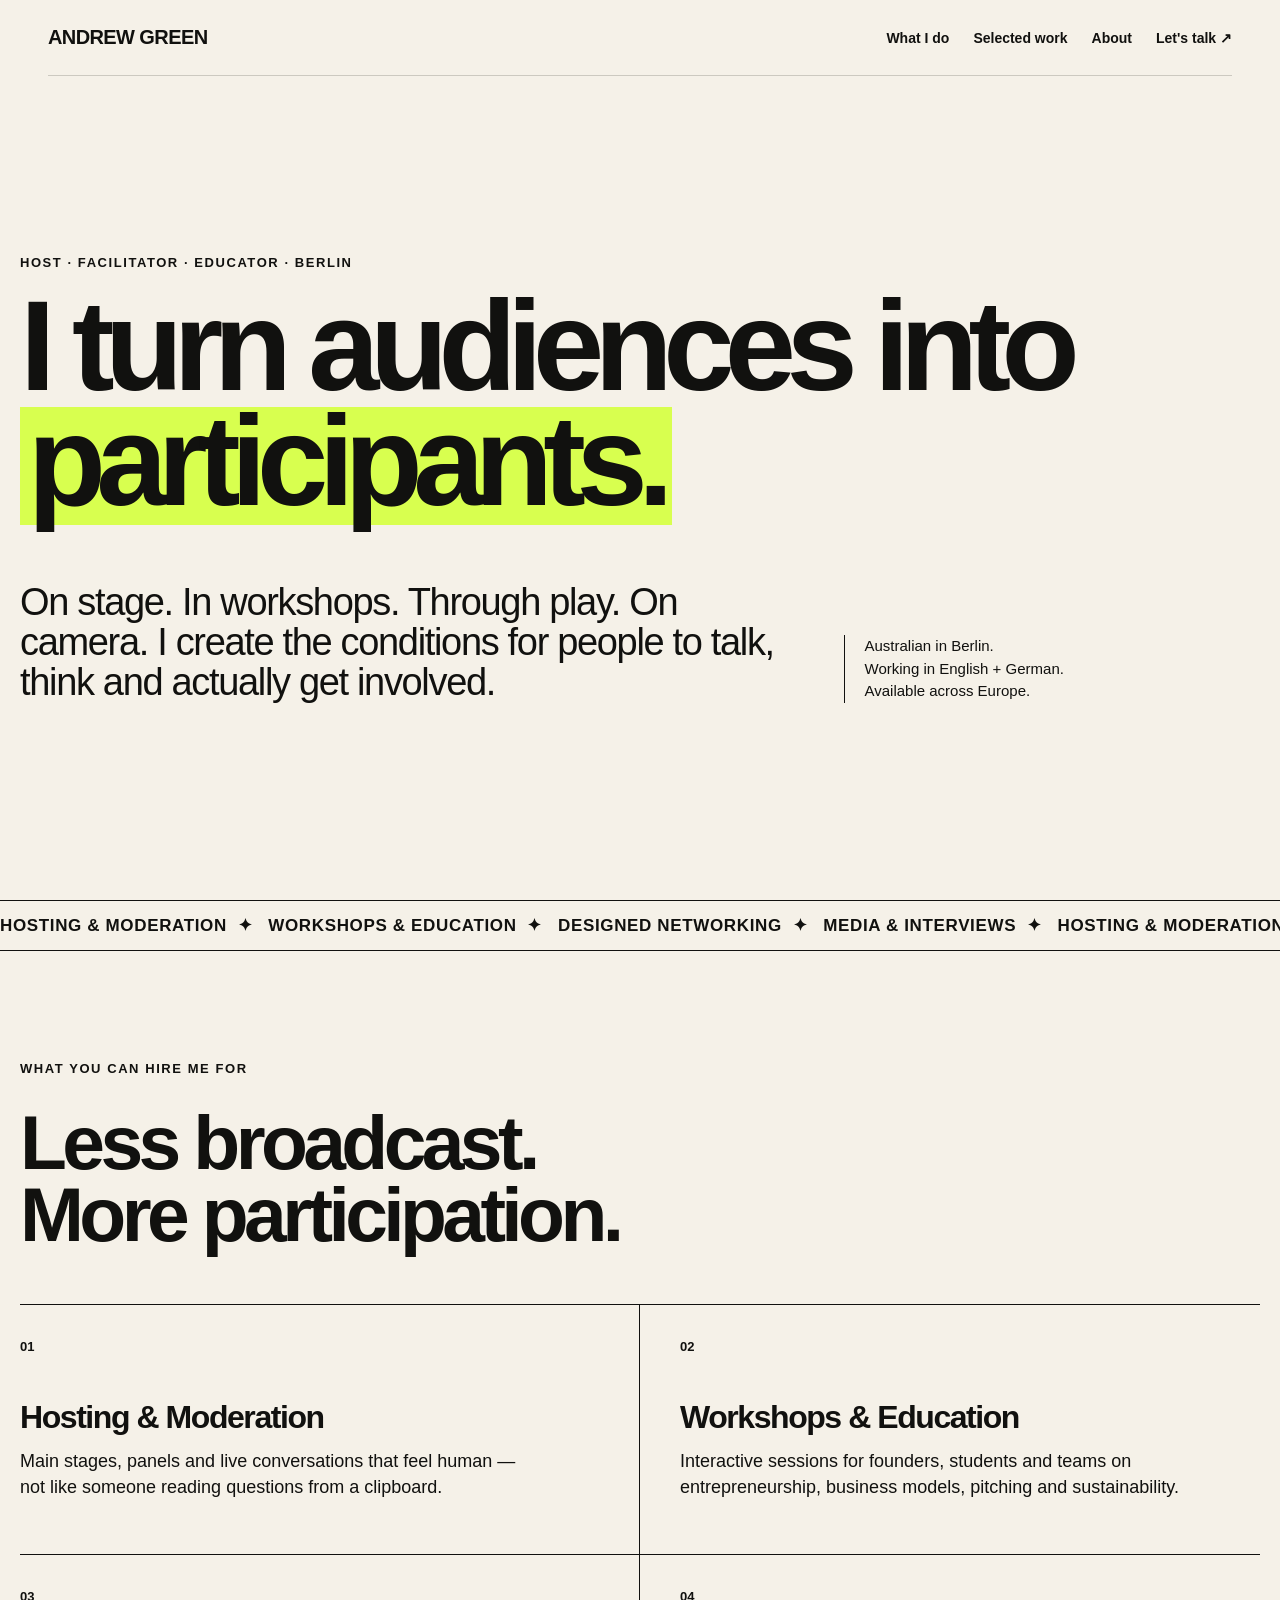
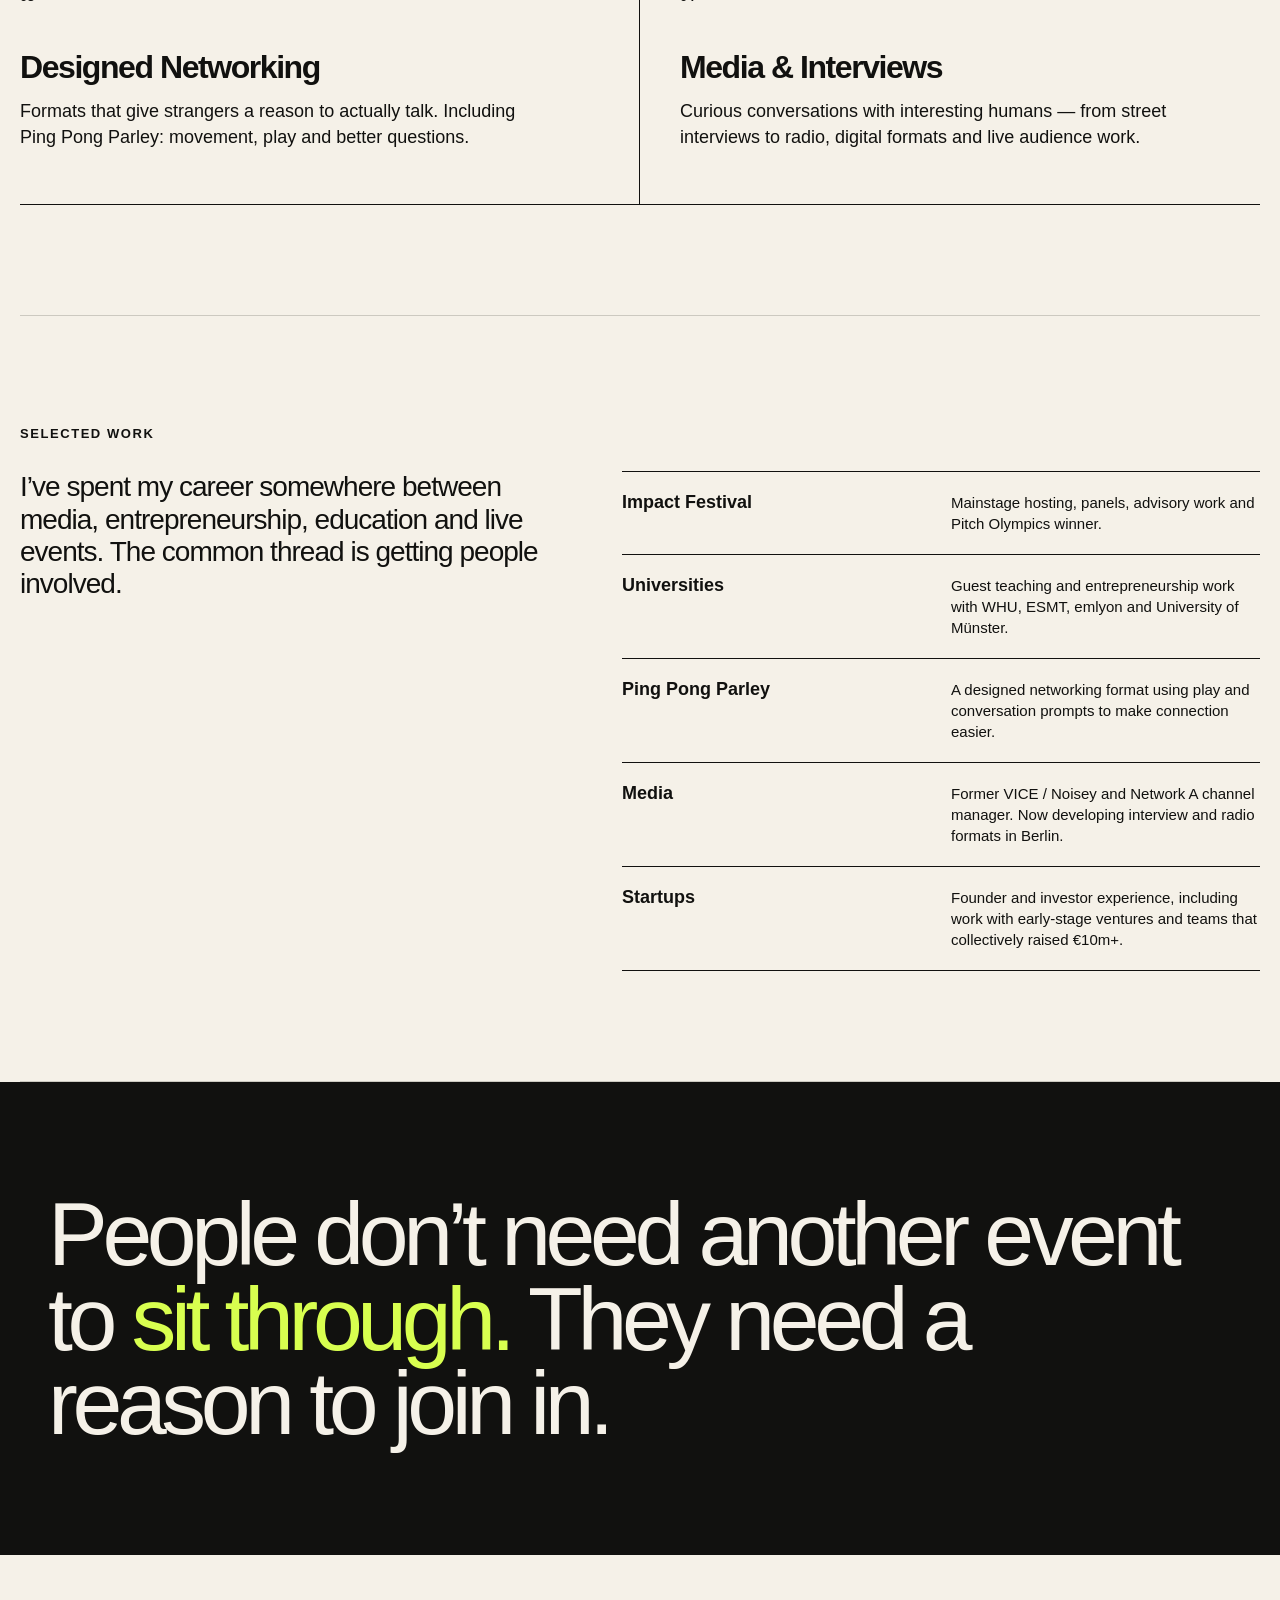
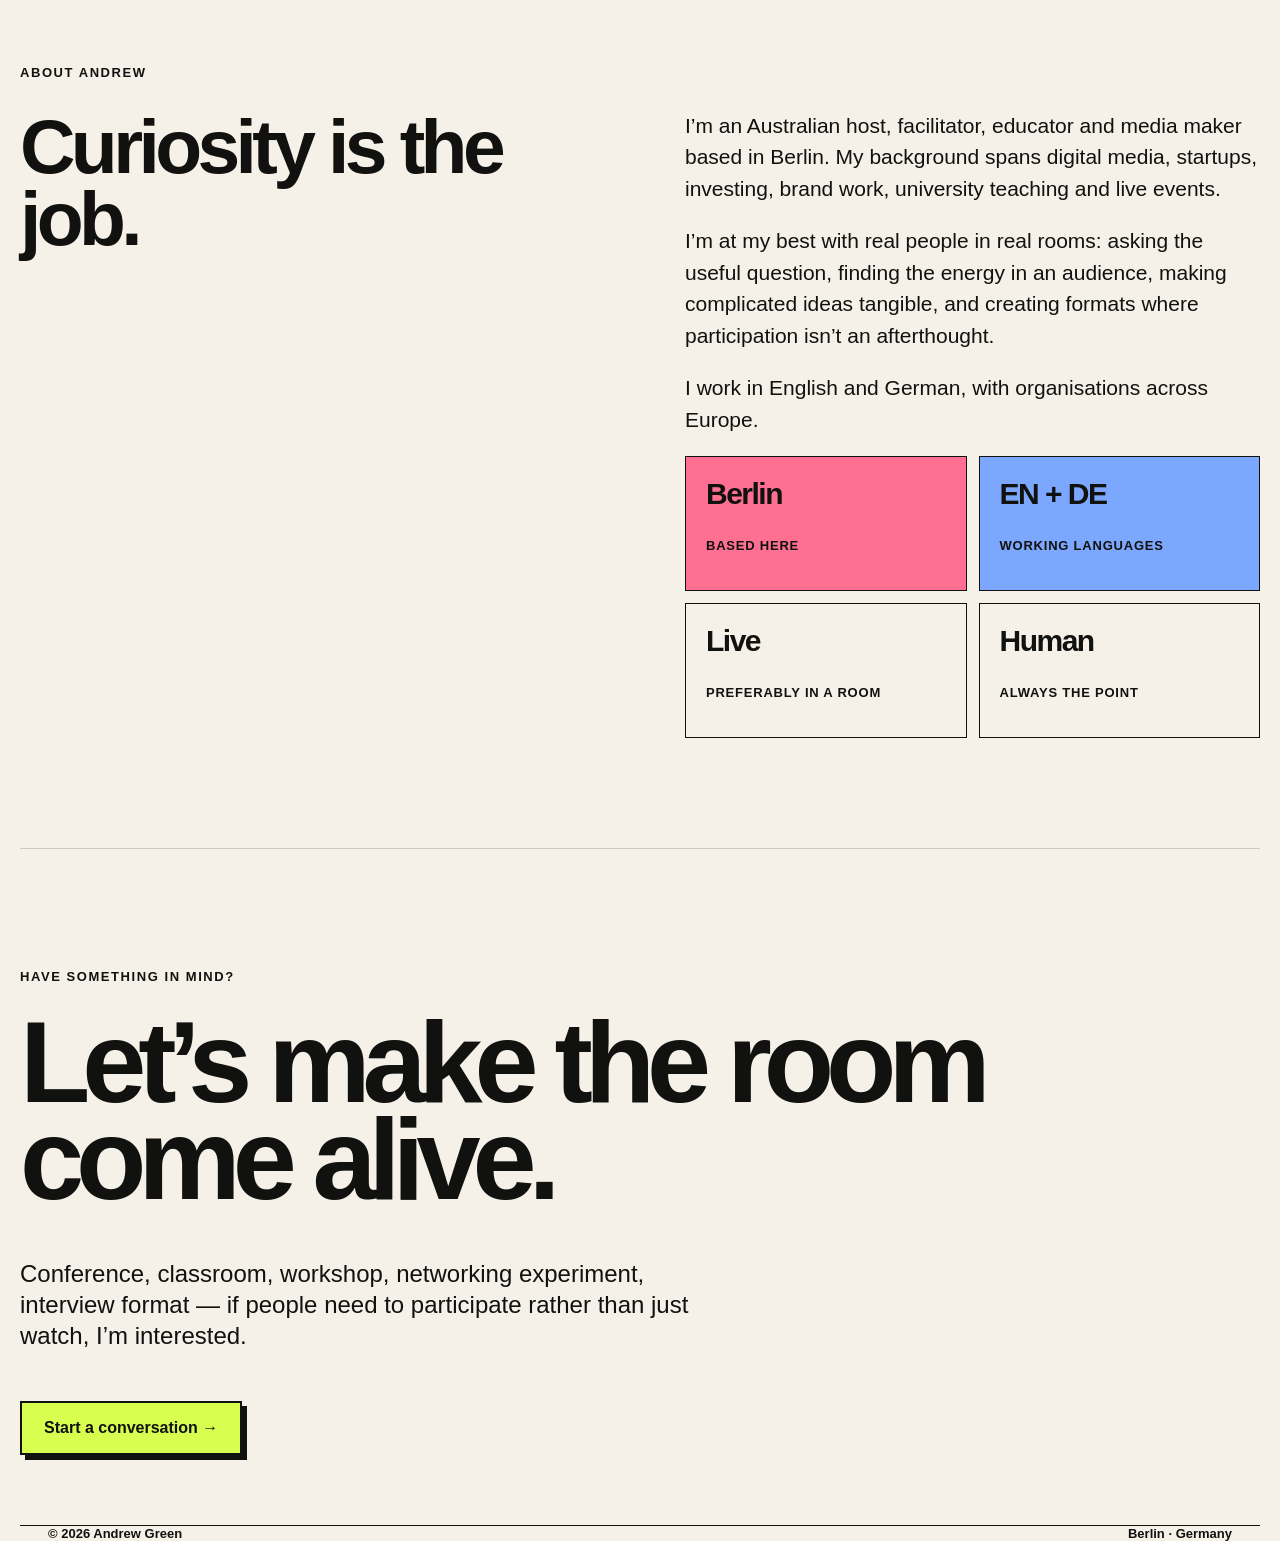
==== index.html @ 47b12c27 "Build Andrew Green portfolio site v1" ====
<!doctype html>
<html lang="en">
<head>
  <meta charset="utf-8" />
  <meta name="viewport" content="width=device-width, initial-scale=1" />
  <meta name="description" content="Andrew Green — host, facilitator and educator. I turn audiences into participants." />
  <title>Andrew Green — Host · Facilitator · Educator</title>
  <style>
    :root{--ink:#11110f;--paper:#f5f1e8;--acid:#d8ff4f;--pink:#ff6f91;--blue:#7ca7ff;--line:rgba(17,17,15,.18);--max:1240px}
    *{box-sizing:border-box}html{scroll-behavior:smooth}body{margin:0;background:var(--paper);color:var(--ink);font-family:Arial,Helvetica,sans-serif}a{color:inherit}.wrap{max-width:var(--max);margin:auto;padding:0 28px}.nav{height:76px;display:flex;align-items:center;justify-content:space-between;border-bottom:1px solid var(--line);font-weight:700}.nav .name{font-size:20px;letter-spacing:-.03em}.navlinks{display:flex;gap:24px}.navlinks a{text-decoration:none;font-size:14px}.hero{min-height:calc(100vh - 76px);display:grid;align-content:center;padding:72px 0 90px}.eyebrow{text-transform:uppercase;font-weight:800;letter-spacing:.12em;font-size:13px;margin-bottom:22px}.hero h1{font-size:clamp(58px,10vw,142px);line-height:.84;letter-spacing:-.075em;margin:0;max-width:1100px}.hero h1 span{display:inline-block;background:var(--acid);padding:0 .06em .08em;margin-top:.06em}.hero-bottom{display:grid;grid-template-columns:1.3fr .7fr;gap:50px;margin-top:58px;align-items:end}.hero-copy{font-size:clamp(22px,3vw,38px);line-height:1.05;letter-spacing:-.035em;max-width:780px}.hero-meta{font-size:15px;line-height:1.5;border-left:1px solid var(--ink);padding-left:20px}.ticker{overflow:hidden;border-top:1px solid var(--ink);border-bottom:1px solid var(--ink);padding:14px 0;font-weight:800;text-transform:uppercase;letter-spacing:.04em}.ticker div{white-space:nowrap;font-size:17px}.section{padding:110px 0;border-bottom:1px solid var(--line)}.kicker{font-size:13px;text-transform:uppercase;letter-spacing:.12em;font-weight:800;margin-bottom:30px}.section h2{font-size:clamp(44px,6vw,86px);line-height:.94;letter-spacing:-.06em;margin:0 0 54px;max-width:950px}.services{display:grid;grid-template-columns:repeat(2,1fr);border-top:1px solid var(--ink)}.service{padding:34px 24px 44px 0;border-bottom:1px solid var(--ink);min-height:250px}.service:nth-child(odd){border-right:1px solid var(--ink);padding-right:40px}.service:nth-child(even){padding-left:40px}.num{font-size:13px;font-weight:800;margin-bottom:45px}.service h3{font-size:32px;letter-spacing:-.045em;margin:0 0 12px}.service p{font-size:18px;line-height:1.45;margin:0;max-width:500px}.proof{display:grid;grid-template-columns:.9fr 1.1fr;gap:80px}.proof-copy{font-size:28px;line-height:1.15;letter-spacing:-.035em}.proof-list{border-top:1px solid var(--ink)}.proof-row{display:grid;grid-template-columns:1fr 1fr;padding:20px 0;border-bottom:1px solid var(--ink);gap:20px}.proof-row strong{font-size:18px}.proof-row span{font-size:15px;line-height:1.4}.statement{background:var(--ink);color:var(--paper);padding:110px 0}.statement blockquote{font-size:clamp(44px,7vw,98px);line-height:.94;letter-spacing:-.06em;margin:0;max-width:1150px}.statement em{font-style:normal;color:var(--acid)}.about{display:grid;grid-template-columns:1fr 1fr;gap:90px}.about p{font-size:21px;line-height:1.5;margin-top:0}.facts{display:grid;grid-template-columns:1fr 1fr;gap:12px}.fact{border:1px solid var(--ink);padding:20px;min-height:135px}.fact strong{display:block;font-size:30px;letter-spacing:-.05em;margin-bottom:25px}.fact span{font-size:13px;text-transform:uppercase;font-weight:800;letter-spacing:.06em}.cta{padding:120px 0 70px}.cta h2{font-size:clamp(54px,9vw,126px);line-height:.84;letter-spacing:-.07em;margin:0 0 50px}.cta p{font-size:24px;max-width:700px;line-height:1.3}.button{display:inline-block;margin-top:25px;background:var(--acid);border:2px solid var(--ink);padding:16px 22px;text-decoration:none;font-weight:800;box-shadow:5px 5px 0 var(--ink);transition:.15s}.button:hover{transform:translate(3px,3px);box-shadow:2px 2px 0 var(--ink)}footer{display:flex;justify-content:space-between;padding:25px 0 35px;border-top:1px solid var(--ink);font-size:13px;font-weight:700}.pink{background:var(--pink)}.blue{background:var(--blue)}
    @media(max-width:760px){.wrap{padding:0 18px}.navlinks{display:none}.hero{min-height:auto;padding:80px 0}.hero-bottom,.proof,.about{grid-template-columns:1fr}.hero-bottom{gap:28px}.services{grid-template-columns:1fr}.service:nth-child(odd){border-right:0;padding-right:0}.service:nth-child(even){padding-left:0}.section{padding:75px 0}.proof{gap:35px}.facts{grid-template-columns:1fr 1fr}.proof-row{grid-template-columns:1fr}.statement{padding:75px 0}.cta{padding:80px 0 50px}}
  </style>
</head>
<body>
  <header class="wrap">
    <nav class="nav">
      <div class="name">ANDREW GREEN</div>
      <div class="navlinks"><a href="#work">What I do</a><a href="#proof">Selected work</a><a href="#about">About</a><a href="#contact">Let's talk ↗</a></div>
    </nav>
  </header>

  <main>
    <section class="hero wrap">
      <div class="eyebrow">Host · Facilitator · Educator · Berlin</div>
      <h1>I turn audiences into <span>participants.</span></h1>
      <div class="hero-bottom">
        <div class="hero-copy">On stage. In workshops. Through play. On camera. I create the conditions for people to talk, think and actually get involved.</div>
        <div class="hero-meta">Australian in Berlin.<br>Working in English + German.<br>Available across Europe.</div>
      </div>
    </section>

    <div class="ticker"><div>HOSTING & MODERATION&nbsp;&nbsp;✦&nbsp;&nbsp; WORKSHOPS & EDUCATION&nbsp;&nbsp;✦&nbsp;&nbsp; DESIGNED NETWORKING&nbsp;&nbsp;✦&nbsp;&nbsp; MEDIA & INTERVIEWS&nbsp;&nbsp;✦&nbsp;&nbsp; HOSTING & MODERATION&nbsp;&nbsp;✦&nbsp;&nbsp; WORKSHOPS & EDUCATION</div></div>

    <section class="section wrap" id="work">
      <div class="kicker">What you can hire me for</div>
      <h2>Less broadcast.<br>More participation.</h2>
      <div class="services">
        <article class="service"><div class="num">01</div><h3>Hosting & Moderation</h3><p>Main stages, panels and live conversations that feel human — not like someone reading questions from a clipboard.</p></article>
        <article class="service"><div class="num">02</div><h3>Workshops & Education</h3><p>Interactive sessions for founders, students and teams on entrepreneurship, business models, pitching and sustainability.</p></article>
        <article class="service"><div class="num">03</div><h3>Designed Networking</h3><p>Formats that give strangers a reason to actually talk. Including Ping Pong Parley: movement, play and better questions.</p></article>
        <article class="service"><div class="num">04</div><h3>Media & Interviews</h3><p>Curious conversations with interesting humans — from street interviews to radio, digital formats and live audience work.</p></article>
      </div>
    </section>

    <section class="section wrap" id="proof">
      <div class="kicker">Selected work</div>
      <div class="proof">
        <div class="proof-copy">I’ve spent my career somewhere between media, entrepreneurship, education and live events. The common thread is getting people involved.</div>
        <div class="proof-list">
          <div class="proof-row"><strong>Impact Festival</strong><span>Mainstage hosting, panels, advisory work and Pitch Olympics winner.</span></div>
          <div class="proof-row"><strong>Universities</strong><span>Guest teaching and entrepreneurship work with WHU, ESMT, emlyon and University of Münster.</span></div>
          <div class="proof-row"><strong>Ping Pong Parley</strong><span>A designed networking format using play and conversation prompts to make connection easier.</span></div>
          <div class="proof-row"><strong>Media</strong><span>Former VICE / Noisey and Network A channel manager. Now developing interview and radio formats in Berlin.</span></div>
          <div class="proof-row"><strong>Startups</strong><span>Founder and investor experience, including work with early-stage ventures and teams that collectively raised €10m+.</span></div>
        </div>
      </div>
    </section>

    <section class="statement"><div class="wrap"><blockquote>People don’t need another event to <em>sit through.</em> They need a reason to join in.</blockquote></div></section>

    <section class="section wrap" id="about">
      <div class="kicker">About Andrew</div>
      <div class="about">
        <div><h2>Curiosity is the job.</h2></div>
        <div>
          <p>I’m an Australian host, facilitator, educator and media maker based in Berlin. My background spans digital media, startups, investing, brand work, university teaching and live events.</p>
          <p>I’m at my best with real people in real rooms: asking the useful question, finding the energy in an audience, making complicated ideas tangible, and creating formats where participation isn’t an afterthought.</p>
          <p>I work in English and German, with organisations across Europe.</p>
          <div class="facts">
            <div class="fact pink"><strong>Berlin</strong><span>Based here</span></div>
            <div class="fact blue"><strong>EN + DE</strong><span>Working languages</span></div>
            <div class="fact"><strong>Live</strong><span>Preferably in a room</span></div>
            <div class="fact"><strong>Human</strong><span>Always the point</span></div>
          </div>
        </div>
      </div>
    </section>

    <section class="cta wrap" id="contact">
      <div class="kicker">Have something in mind?</div>
      <h2>Let’s make the room come alive.</h2>
      <p>Conference, classroom, workshop, networking experiment, interview format — if people need to participate rather than just watch, I’m interested.</p>
      <a class="button" href="mailto:hello@andrewgreen.de">Start a conversation →</a>
    </section>
  </main>

  <footer class="wrap"><span>© 2026 Andrew Green</span><span>Berlin · Germany</span></footer>
</body>
</html>
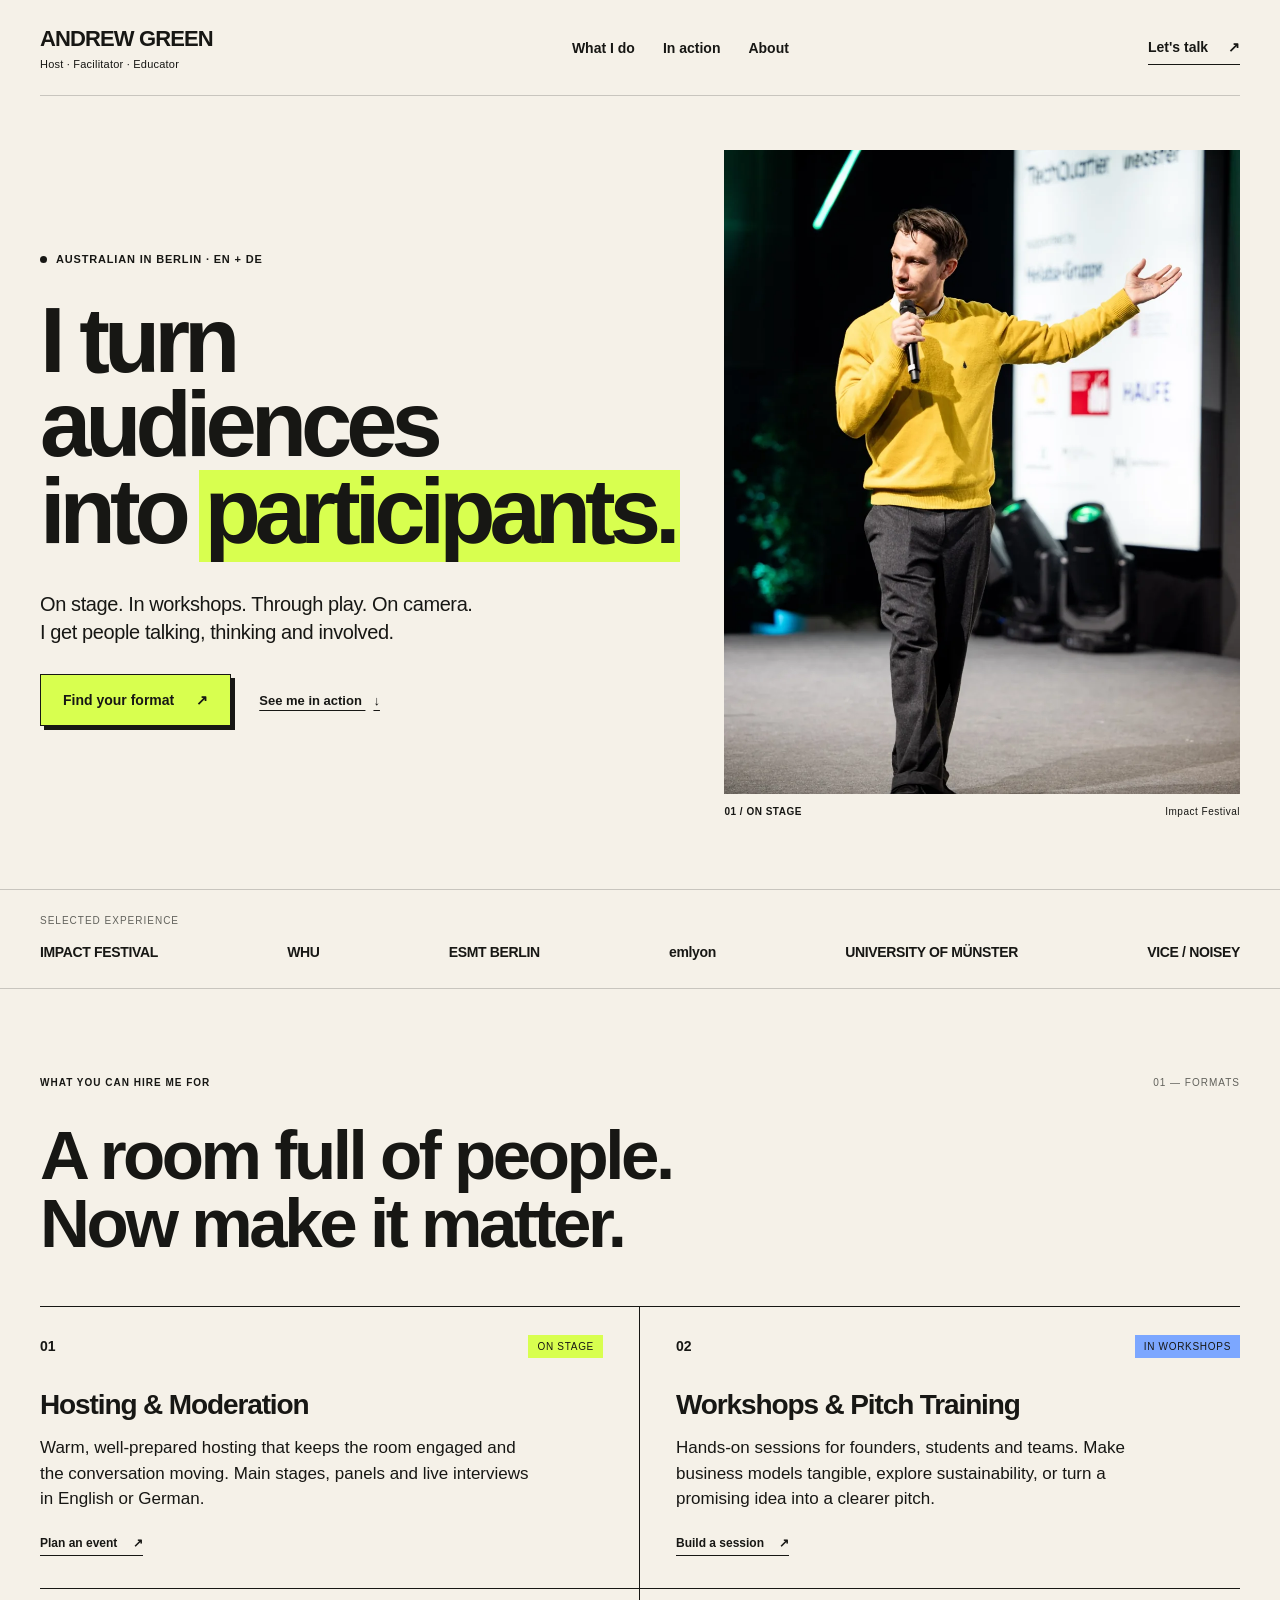
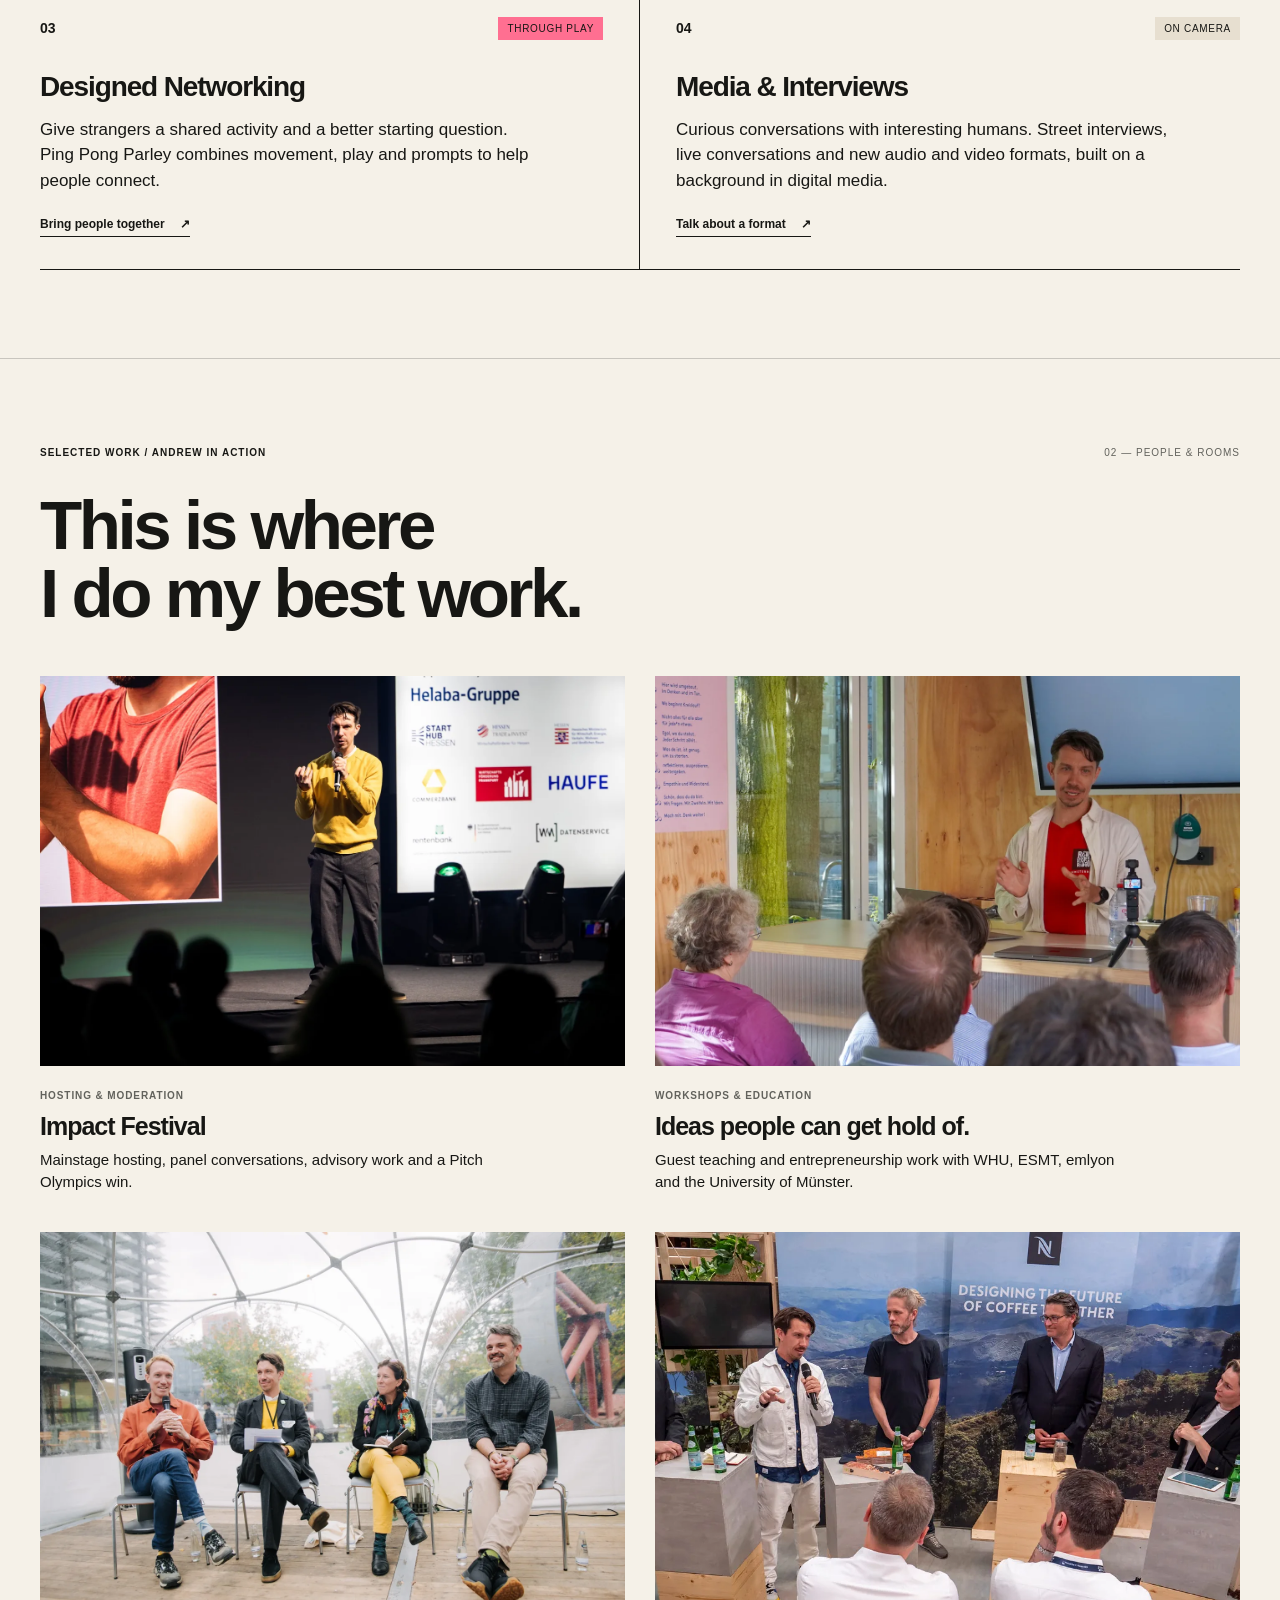
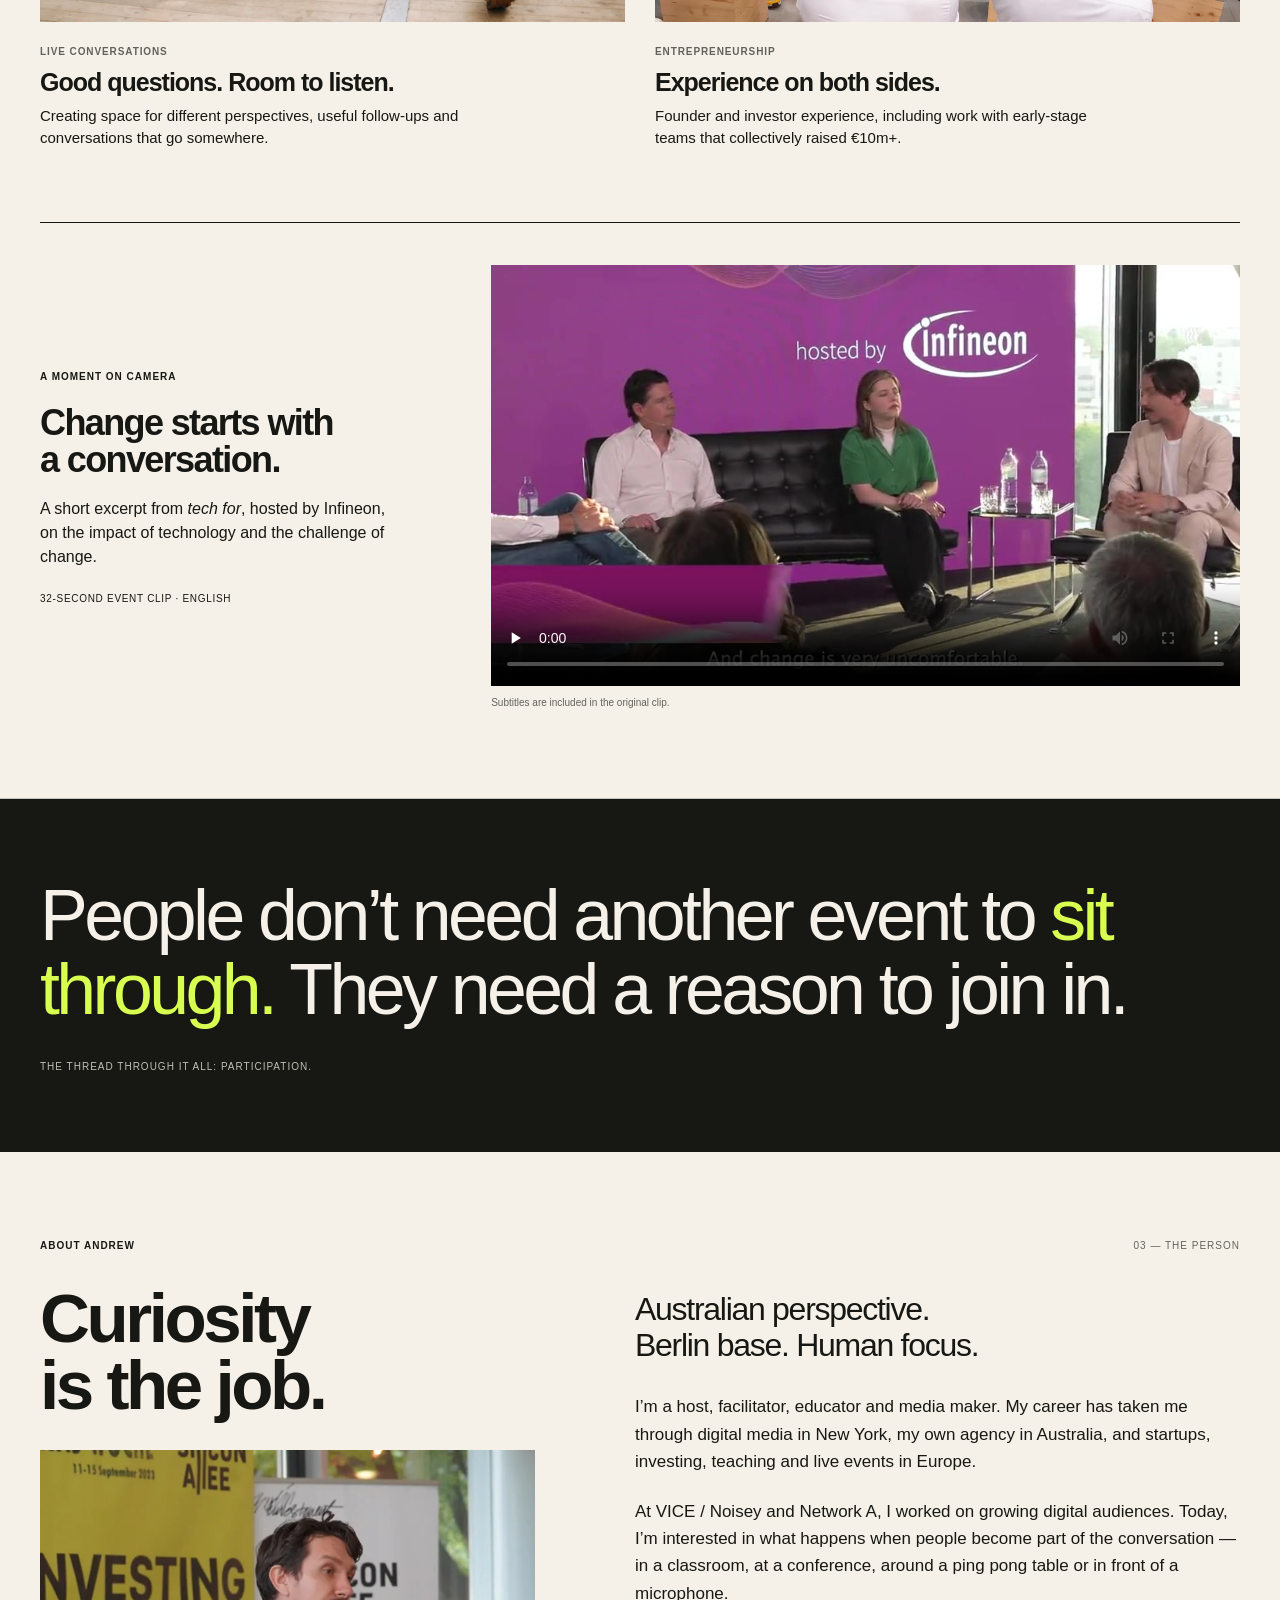
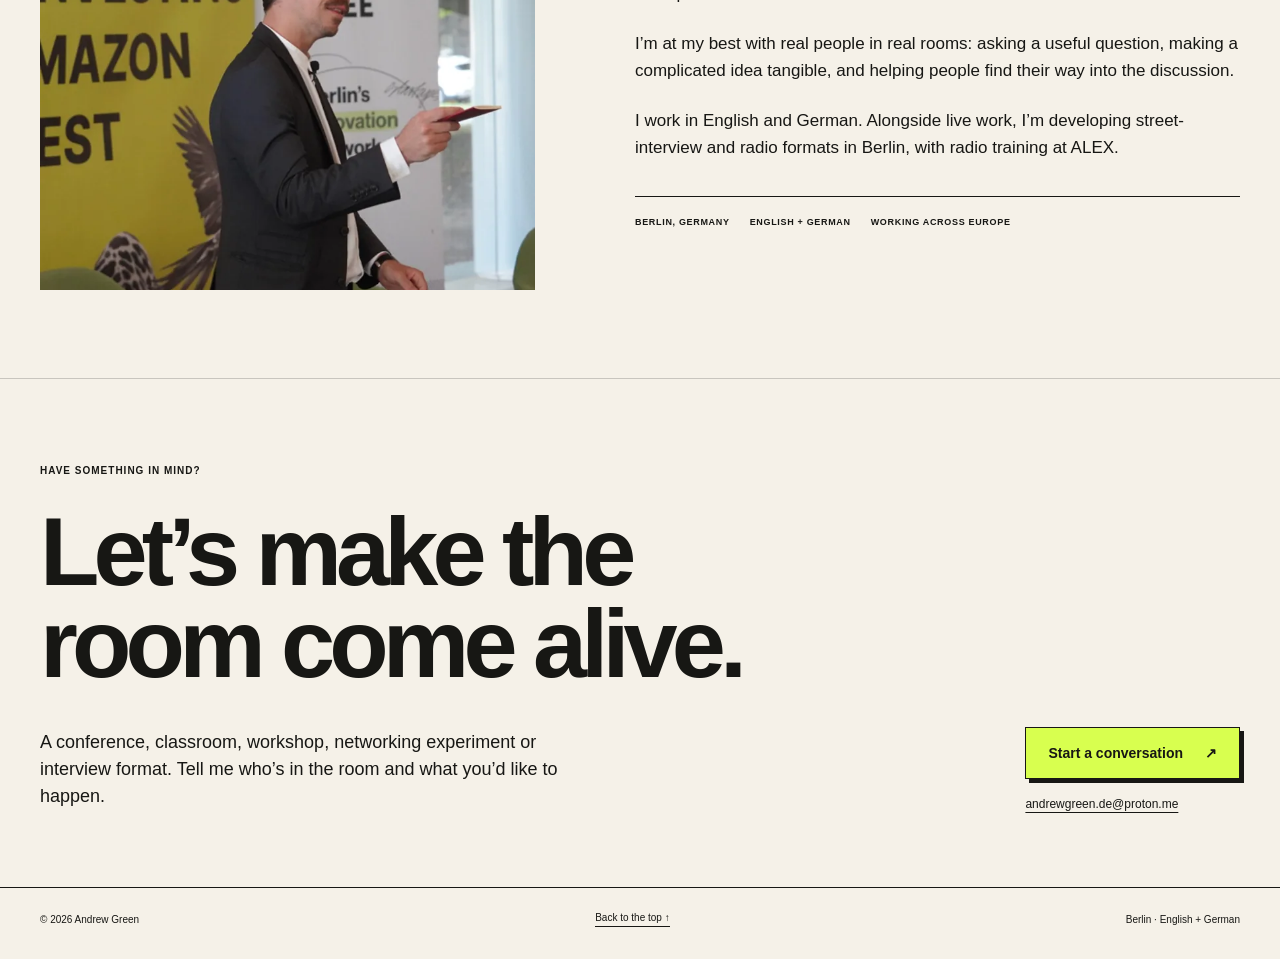
==== commit 02b547ac: "Build photo-led portfolio V2 with selected work, event clip and booking contact" ====
--- a/index.html
+++ b/index.html
@@ -1,89 +1,82 @@
 <!doctype html>
 <html lang="en">
 <head>
-  <meta charset="utf-8" />
-  <meta name="viewport" content="width=device-width, initial-scale=1" />
-  <meta name="description" content="Andrew Green — host, facilitator and educator. I turn audiences into participants." />
+  <meta charset="utf-8">
+  <meta name="viewport" content="width=device-width, initial-scale=1">
+  <meta name="description" content="Andrew Green — Berlin-based host, facilitator and educator. Hosting, workshops, pitch training and designed networking in English and German.">
+  <meta property="og:title" content="Andrew Green — I turn audiences into participants.">
+  <meta property="og:description" content="On stage. In workshops. Through play. On camera. Host, facilitator and educator working in English and German.">
+  <meta property="og:type" content="website">
+  <meta property="og:url" content="https://konichiwang.github.io/andrew-green/">
+  <meta property="og:image" content="https://konichiwang.github.io/andrew-green/assets/impact-stage.webp">
+  <meta name="theme-color" content="#f5f1e8">
   <title>Andrew Green — Host · Facilitator · Educator</title>
-  <style>
-    :root{--ink:#11110f;--paper:#f5f1e8;--acid:#d8ff4f;--pink:#ff6f91;--blue:#7ca7ff;--line:rgba(17,17,15,.18);--max:1240px}
-    *{box-sizing:border-box}html{scroll-behavior:smooth}body{margin:0;background:var(--paper);color:var(--ink);font-family:Arial,Helvetica,sans-serif}a{color:inherit}.wrap{max-width:var(--max);margin:auto;padding:0 28px}.nav{height:76px;display:flex;align-items:center;justify-content:space-between;border-bottom:1px solid var(--line);font-weight:700}.nav .name{font-size:20px;letter-spacing:-.03em}.navlinks{display:flex;gap:24px}.navlinks a{text-decoration:none;font-size:14px}.hero{min-height:calc(100vh - 76px);display:grid;align-content:center;padding:72px 0 90px}.eyebrow{text-transform:uppercase;font-weight:800;letter-spacing:.12em;font-size:13px;margin-bottom:22px}.hero h1{font-size:clamp(58px,10vw,142px);line-height:.84;letter-spacing:-.075em;margin:0;max-width:1100px}.hero h1 span{display:inline-block;background:var(--acid);padding:0 .06em .08em;margin-top:.06em}.hero-bottom{display:grid;grid-template-columns:1.3fr .7fr;gap:50px;margin-top:58px;align-items:end}.hero-copy{font-size:clamp(22px,3vw,38px);line-height:1.05;letter-spacing:-.035em;max-width:780px}.hero-meta{font-size:15px;line-height:1.5;border-left:1px solid var(--ink);padding-left:20px}.ticker{overflow:hidden;border-top:1px solid var(--ink);border-bottom:1px solid var(--ink);padding:14px 0;font-weight:800;text-transform:uppercase;letter-spacing:.04em}.ticker div{white-space:nowrap;font-size:17px}.section{padding:110px 0;border-bottom:1px solid var(--line)}.kicker{font-size:13px;text-transform:uppercase;letter-spacing:.12em;font-weight:800;margin-bottom:30px}.section h2{font-size:clamp(44px,6vw,86px);line-height:.94;letter-spacing:-.06em;margin:0 0 54px;max-width:950px}.services{display:grid;grid-template-columns:repeat(2,1fr);border-top:1px solid var(--ink)}.service{padding:34px 24px 44px 0;border-bottom:1px solid var(--ink);min-height:250px}.service:nth-child(odd){border-right:1px solid var(--ink);padding-right:40px}.service:nth-child(even){padding-left:40px}.num{font-size:13px;font-weight:800;margin-bottom:45px}.service h3{font-size:32px;letter-spacing:-.045em;margin:0 0 12px}.service p{font-size:18px;line-height:1.45;margin:0;max-width:500px}.proof{display:grid;grid-template-columns:.9fr 1.1fr;gap:80px}.proof-copy{font-size:28px;line-height:1.15;letter-spacing:-.035em}.proof-list{border-top:1px solid var(--ink)}.proof-row{display:grid;grid-template-columns:1fr 1fr;padding:20px 0;border-bottom:1px solid var(--ink);gap:20px}.proof-row strong{font-size:18px}.proof-row span{font-size:15px;line-height:1.4}.statement{background:var(--ink);color:var(--paper);padding:110px 0}.statement blockquote{font-size:clamp(44px,7vw,98px);line-height:.94;letter-spacing:-.06em;margin:0;max-width:1150px}.statement em{font-style:normal;color:var(--acid)}.about{display:grid;grid-template-columns:1fr 1fr;gap:90px}.about p{font-size:21px;line-height:1.5;margin-top:0}.facts{display:grid;grid-template-columns:1fr 1fr;gap:12px}.fact{border:1px solid var(--ink);padding:20px;min-height:135px}.fact strong{display:block;font-size:30px;letter-spacing:-.05em;margin-bottom:25px}.fact span{font-size:13px;text-transform:uppercase;font-weight:800;letter-spacing:.06em}.cta{padding:120px 0 70px}.cta h2{font-size:clamp(54px,9vw,126px);line-height:.84;letter-spacing:-.07em;margin:0 0 50px}.cta p{font-size:24px;max-width:700px;line-height:1.3}.button{display:inline-block;margin-top:25px;background:var(--acid);border:2px solid var(--ink);padding:16px 22px;text-decoration:none;font-weight:800;box-shadow:5px 5px 0 var(--ink);transition:.15s}.button:hover{transform:translate(3px,3px);box-shadow:2px 2px 0 var(--ink)}footer{display:flex;justify-content:space-between;padding:25px 0 35px;border-top:1px solid var(--ink);font-size:13px;font-weight:700}.pink{background:var(--pink)}.blue{background:var(--blue)}
-    @media(max-width:760px){.wrap{padding:0 18px}.navlinks{display:none}.hero{min-height:auto;padding:80px 0}.hero-bottom,.proof,.about{grid-template-columns:1fr}.hero-bottom{gap:28px}.services{grid-template-columns:1fr}.service:nth-child(odd){border-right:0;padding-right:0}.service:nth-child(even){padding-left:0}.section{padding:75px 0}.proof{gap:35px}.facts{grid-template-columns:1fr 1fr}.proof-row{grid-template-columns:1fr}.statement{padding:75px 0}.cta{padding:80px 0 50px}}
-  </style>
+  <link rel="stylesheet" href="styles.css">
 </head>
 <body>
+  <a class="skip-link" href="#main">Skip to content</a>
   <header class="wrap">
-    <nav class="nav">
-      <div class="name">ANDREW GREEN</div>
-      <div class="navlinks"><a href="#work">What I do</a><a href="#proof">Selected work</a><a href="#about">About</a><a href="#contact">Let's talk ↗</a></div>
+    <nav class="nav" aria-label="Main navigation">
+      <a class="name" href="#main">ANDREW GREEN<span>Host · Facilitator · Educator</span></a>
+      <div class="navlinks"><a href="#work">What I do</a><a href="#proof">In action</a><a href="#about">About</a></div>
+      <a class="nav-contact" href="#contact">Let's talk <span aria-hidden="true">↗</span></a>
     </nav>
   </header>
-
-  <main>
-    <section class="hero wrap">
-      <div class="eyebrow">Host · Facilitator · Educator · Berlin</div>
-      <h1>I turn audiences into <span>participants.</span></h1>
-      <div class="hero-bottom">
-        <div class="hero-copy">On stage. In workshops. Through play. On camera. I create the conditions for people to talk, think and actually get involved.</div>
-        <div class="hero-meta">Australian in Berlin.<br>Working in English + German.<br>Available across Europe.</div>
+  <main id="main">
+    <section class="hero wrap" aria-labelledby="hero-title">
+      <div class="hero-content">
+        <div class="eyebrow"><span class="dot" aria-hidden="true"></span>Australian in Berlin · EN + DE</div>
+        <h1 id="hero-title">I turn<br>audiences<br>into <span>participants.</span></h1>
+        <p class="hero-copy">On stage. In workshops. Through play. On camera. I get people talking, thinking and involved.</p>
+        <div class="hero-actions"><a class="button" href="#work">Find your format <span aria-hidden="true">↗</span></a><a class="text-link" href="#proof">See me in action <span aria-hidden="true">↓</span></a></div>
+      </div>
+      <figure class="hero-photo">
+        <img src="assets/hero-host.webp" width="1000" height="1500" alt="Andrew Green hosting on the Impact Festival stage, microphone in hand and gesturing to the room." fetchpriority="high">
+        <figcaption><span>01 / ON STAGE</span><span>Impact Festival</span></figcaption>
+      </figure>
+    </section>
+    <div class="experience-strip wrap">
+      <p>Selected experience</p>
+      <ul aria-label="Selected organisations"><li>IMPACT FESTIVAL</li><li>WHU</li><li>ESMT BERLIN</li><li>emlyon</li><li>UNIVERSITY OF MÜNSTER</li><li>VICE / NOISEY</li></ul>
+    </div>
+    <section class="section wrap" id="work" aria-labelledby="work-title">
+      <div class="section-heading"><div class="kicker">What you can hire me for</div><span class="section-index" aria-hidden="true">01 — FORMATS</span></div>
+      <h2 id="work-title">A room full of people.<br>Now make it matter.</h2>
+      <div class="services">
+        <article class="service"><div class="service-top"><span class="num">01</span><span class="service-tag">ON STAGE</span></div><h3>Hosting &amp; Moderation</h3><p>Warm, well-prepared hosting that keeps the room engaged and the conversation moving. Main stages, panels and live interviews in English or German.</p><a class="service-link" href="#contact">Plan an event <span aria-hidden="true">↗</span></a></article>
+        <article class="service"><div class="service-top"><span class="num">02</span><span class="service-tag">IN WORKSHOPS</span></div><h3>Workshops &amp; Pitch Training</h3><p>Hands-on sessions for founders, students and teams. Make business models tangible, explore sustainability, or turn a promising idea into a clearer pitch.</p><a class="service-link" href="#contact">Build a session <span aria-hidden="true">↗</span></a></article>
+        <article class="service"><div class="service-top"><span class="num">03</span><span class="service-tag">THROUGH PLAY</span></div><h3>Designed Networking</h3><p>Give strangers a shared activity and a better starting question. Ping Pong Parley combines movement, play and prompts to help people connect.</p><a class="service-link" href="#contact">Bring people together <span aria-hidden="true">↗</span></a></article>
+        <article class="service"><div class="service-top"><span class="num">04</span><span class="service-tag">ON CAMERA</span></div><h3>Media &amp; Interviews</h3><p>Curious conversations with interesting humans. Street interviews, live conversations and new audio and video formats, built on a background in digital media.</p><a class="service-link" href="#contact">Talk about a format <span aria-hidden="true">↗</span></a></article>
       </div>
     </section>
-
-    <div class="ticker"><div>HOSTING & MODERATION&nbsp;&nbsp;✦&nbsp;&nbsp; WORKSHOPS & EDUCATION&nbsp;&nbsp;✦&nbsp;&nbsp; DESIGNED NETWORKING&nbsp;&nbsp;✦&nbsp;&nbsp; MEDIA & INTERVIEWS&nbsp;&nbsp;✦&nbsp;&nbsp; HOSTING & MODERATION&nbsp;&nbsp;✦&nbsp;&nbsp; WORKSHOPS & EDUCATION</div></div>
-
-    <section class="section wrap" id="work">
-      <div class="kicker">What you can hire me for</div>
-      <h2>Less broadcast.<br>More participation.</h2>
-      <div class="services">
-        <article class="service"><div class="num">01</div><h3>Hosting & Moderation</h3><p>Main stages, panels and live conversations that feel human — not like someone reading questions from a clipboard.</p></article>
-        <article class="service"><div class="num">02</div><h3>Workshops & Education</h3><p>Interactive sessions for founders, students and teams on entrepreneurship, business models, pitching and sustainability.</p></article>
-        <article class="service"><div class="num">03</div><h3>Designed Networking</h3><p>Formats that give strangers a reason to actually talk. Including Ping Pong Parley: movement, play and better questions.</p></article>
-        <article class="service"><div class="num">04</div><h3>Media & Interviews</h3><p>Curious conversations with interesting humans — from street interviews to radio, digital formats and live audience work.</p></article>
+    <section class="section wrap" id="proof" aria-labelledby="proof-title">
+      <div class="section-heading"><div class="kicker">Selected work / Andrew in action</div><span class="section-index" aria-hidden="true">02 — PEOPLE &amp; ROOMS</span></div>
+      <h2 id="proof-title">This is where<br>I do my best work.</h2>
+      <div class="work-grid">
+        <figure class="work-card"><div class="image-frame"><img src="assets/impact-panel.webp" width="1400" height="933" alt="Andrew moderating a four-person discussion on a blue-lit Impact Festival stage." loading="lazy"></div><figcaption><span class="card-label">HOSTING &amp; MODERATION</span><h3>Impact Festival</h3><p>Mainstage hosting, panel conversations, advisory work and a Pitch Olympics win.</p></figcaption></figure>
+        <figure class="work-card"><div class="image-frame"><img src="assets/workshop.webp" width="1400" height="868" alt="Andrew explaining an idea to a small group seated around a table in Münster." loading="lazy"></div><figcaption><span class="card-label">WORKSHOPS &amp; EDUCATION</span><h3>Ideas people can get hold of.</h3><p>Guest teaching and entrepreneurship work with WHU, ESMT, emlyon and the University of Münster.</p></figcaption></figure>
+        <figure class="work-card"><div class="image-frame"><img src="assets/live-conversation.webp" width="1400" height="933" alt="Andrew listening to a fellow panellist during a live conversation in a transparent outdoor pavilion." loading="lazy"></div><figcaption><span class="card-label">LIVE CONVERSATIONS</span><h3>Good questions. Room to listen.</h3><p>Creating space for different perspectives, useful follow-ups and conversations that go somewhere.</p></figcaption></figure>
+        <figure class="work-card"><div class="image-frame"><img src="assets/founder-session.webp" width="1200" height="630" alt="Andrew holding a microphone during an informal founder discussion with speakers and an audience." loading="lazy"></div><figcaption><span class="card-label">ENTREPRENEURSHIP</span><h3>Experience on both sides.</h3><p>Founder and investor experience, including work with early-stage teams that collectively raised €10m+.</p></figcaption></figure>
+      </div>
+      <div class="video-feature">
+        <div class="video-copy"><div class="kicker">A moment on camera</div><h3>Change starts with<br>a conversation.</h3><p>A short excerpt from <i>tech for</i>, hosted by Infineon, on the impact of technology and the challenge of change.</p><span class="clip-label">32-second event clip · English</span></div>
+        <div class="video-frame"><video controls playsinline preload="none" poster="assets/conversation-poster.jpg" width="960" height="540" aria-label="Andrew in a tech for conversation about change, hosted by Infineon"><source src="assets/conversation-clip.mp4" type="video/mp4">Your browser cannot play this clip. <a href="assets/conversation-clip.mp4">Download the video</a>.</video><p class="video-caption">Subtitles are included in the original clip.</p></div>
       </div>
     </section>
-
-    <section class="section wrap" id="proof">
-      <div class="kicker">Selected work</div>
-      <div class="proof">
-        <div class="proof-copy">I’ve spent my career somewhere between media, entrepreneurship, education and live events. The common thread is getting people involved.</div>
-        <div class="proof-list">
-          <div class="proof-row"><strong>Impact Festival</strong><span>Mainstage hosting, panels, advisory work and Pitch Olympics winner.</span></div>
-          <div class="proof-row"><strong>Universities</strong><span>Guest teaching and entrepreneurship work with WHU, ESMT, emlyon and University of Münster.</span></div>
-          <div class="proof-row"><strong>Ping Pong Parley</strong><span>A designed networking format using play and conversation prompts to make connection easier.</span></div>
-          <div class="proof-row"><strong>Media</strong><span>Former VICE / Noisey and Network A channel manager. Now developing interview and radio formats in Berlin.</span></div>
-          <div class="proof-row"><strong>Startups</strong><span>Founder and investor experience, including work with early-stage ventures and teams that collectively raised €10m+.</span></div>
-        </div>
+    <section class="statement" aria-label="My approach"><div class="wrap"><p>People don’t need another event to <em>sit through.</em> They need a reason to join in.</p><span>THE THREAD THROUGH IT ALL: PARTICIPATION.</span></div></section>
+    <section class="section wrap" id="about" aria-labelledby="about-title">
+      <div class="section-heading"><div class="kicker">About Andrew</div><span class="section-index" aria-hidden="true">03 — THE PERSON</span></div>
+      <div class="about">
+        <div class="about-visual"><h2 id="about-title">Curiosity<br>is the job.</h2><img src="assets/portrait.webp" width="750" height="875" alt="Andrew speaking with a microphone during an impact investing event." loading="lazy"></div>
+        <div class="about-copy"><p class="intro">Australian perspective.<br>Berlin base. Human focus.</p><p>I’m a host, facilitator, educator and media maker. My career has taken me through digital media in New York, my own agency in Australia, and startups, investing, teaching and live events in Europe.</p><p>At VICE / Noisey and Network A, I worked on growing digital audiences. Today, I’m interested in what happens when people become part of the conversation — in a classroom, at a conference, around a ping pong table or in front of a microphone.</p><p>I’m at my best with real people in real rooms: asking a useful question, making a complicated idea tangible, and helping people find their way into the discussion.</p><p>I work in English and German. Alongside live work, I’m developing street-interview and radio formats in Berlin, with radio training at ALEX.</p><div class="about-facts"><span>BERLIN, GERMANY</span><span>ENGLISH + GERMAN</span><span>WORKING ACROSS EUROPE</span></div></div>
       </div>
     </section>
-
-    <section class="statement"><div class="wrap"><blockquote>People don’t need another event to <em>sit through.</em> They need a reason to join in.</blockquote></div></section>
-
-    <section class="section wrap" id="about">
-      <div class="kicker">About Andrew</div>
-      <div class="about">
-        <div><h2>Curiosity is the job.</h2></div>
-        <div>
-          <p>I’m an Australian host, facilitator, educator and media maker based in Berlin. My background spans digital media, startups, investing, brand work, university teaching and live events.</p>
-          <p>I’m at my best with real people in real rooms: asking the useful question, finding the energy in an audience, making complicated ideas tangible, and creating formats where participation isn’t an afterthought.</p>
-          <p>I work in English and German, with organisations across Europe.</p>
-          <div class="facts">
-            <div class="fact pink"><strong>Berlin</strong><span>Based here</span></div>
-            <div class="fact blue"><strong>EN + DE</strong><span>Working languages</span></div>
-            <div class="fact"><strong>Live</strong><span>Preferably in a room</span></div>
-            <div class="fact"><strong>Human</strong><span>Always the point</span></div>
-          </div>
-        </div>
-      </div>
-    </section>
-
-    <section class="cta wrap" id="contact">
+    <section class="cta wrap" id="contact" aria-labelledby="contact-title">
       <div class="kicker">Have something in mind?</div>
-      <h2>Let’s make the room come alive.</h2>
-      <p>Conference, classroom, workshop, networking experiment, interview format — if people need to participate rather than just watch, I’m interested.</p>
-      <a class="button" href="mailto:hello@andrewgreen.de">Start a conversation →</a>
+      <h2 id="contact-title">Let’s make the<br>room come alive.</h2>
+      <div class="cta-bottom"><p>A conference, classroom, workshop, networking experiment or interview format. Tell me who’s in the room and what you’d like to happen.</p><div class="cta-actions"><a class="button" href="mailto:andrewgreen.de@proton.me?subject=Let%27s%20make%20something%20happen">Start a conversation <span aria-hidden="true">↗</span></a><a class="contact-email" href="mailto:andrewgreen.de@proton.me">andrewgreen.de@proton.me</a></div></div>
     </section>
   </main>
-
-  <footer class="wrap"><span>© 2026 Andrew Green</span><span>Berlin · Germany</span></footer>
+  <footer class="wrap"><span>© 2026 Andrew Green</span><a href="#main">Back to the top <span aria-hidden="true">↑</span></a><span>Berlin · English + German</span></footer>
 </body>
-</html>+</html>
--- a/styles.css
+++ b/styles.css
@@ -0,0 +1,12 @@
+:root{--ink:#171714;--paper:#f5f1e8;--acid:#d8ff4f;--pink:#ff6f91;--line:rgba(23,23,20,.2);--max:1280px}
+*{box-sizing:border-box}html{scroll-behavior:smooth;scroll-padding-top:24px}body{margin:0;background:var(--paper);color:var(--ink);font-family:Arial,Helvetica,sans-serif;-webkit-font-smoothing:antialiased}a{color:inherit}img{display:block;max-width:100%;height:auto}figure{margin:0}.wrap{width:100%;max-width:var(--max);margin:auto;padding:0 40px}a:focus-visible,video:focus-visible{outline:3px solid #3054b9;outline-offset:6px}.skip-link{position:absolute;left:16px;top:-80px;background:var(--acid);padding:12px;z-index:10}.skip-link:focus{top:12px}.nav{min-height:96px;display:flex;align-items:center;justify-content:space-between;gap:24px;border-bottom:1px solid var(--line)}.name{font-size:22px;font-weight:800;letter-spacing:-.04em;text-decoration:none}.name span{display:block;font-size:11px;letter-spacing:.02em;font-weight:400;margin-top:6px}.navlinks{display:flex;gap:28px}.navlinks a,.nav-contact{font-size:14px;font-weight:700;text-decoration:none}.navlinks a:hover{text-decoration:underline;text-underline-offset:6px}.nav-contact{border-bottom:1px solid var(--ink);padding:9px 0;white-space:nowrap}.nav-contact span{margin-left:16px}
+.hero{display:grid;grid-template-columns:minmax(0,1.25fr) minmax(0,1fr);gap:40px;align-items:center;padding-top:54px;padding-bottom:60px}.hero-content{min-width:0}.eyebrow{display:flex;align-items:center;gap:9px;text-transform:uppercase;font-weight:700;letter-spacing:.075em;font-size:11px;margin-bottom:34px}.dot{display:block;background:var(--ink);width:7px;height:7px;border-radius:50%;flex-shrink:0}.hero h1{font-size:clamp(54px,7.2vw,96px);line-height:.91;letter-spacing:-.065em;margin:0 0 28px;font-weight:800}.hero h1 span{display:inline-block;background:var(--acid);padding:0 .06em .085em;margin-left:-.06em;margin-top:.035em;white-space:nowrap}.hero-copy{font-size:20px;line-height:1.4;letter-spacing:-.02em;max-width:435px;margin:0}.hero-actions{display:flex;gap:28px;align-items:center;flex-wrap:wrap;margin-top:28px}.button{display:inline-flex;justify-content:space-between;align-items:center;gap:22px;background:var(--acid);border:1px solid var(--ink);padding:17px 22px;text-decoration:none;font-size:14px;font-weight:700;box-shadow:4px 4px 0 var(--ink);transition:transform .15s,box-shadow .15s}.button:hover{transform:translate(2px,2px);box-shadow:2px 2px 0 var(--ink)}.text-link{font-size:13px;font-weight:700;text-decoration:underline;text-underline-offset:5px}.text-link span{margin-left:8px}.hero-photo img{width:100%;aspect-ratio:4/5;object-fit:cover;object-position:50% 35%;background:var(--ink)}.hero-photo figcaption{display:flex;justify-content:space-between;gap:12px;font-size:10px;padding:12px 0;letter-spacing:.05em}.hero-photo figcaption span:first-child{font-weight:700}.experience-strip{padding-top:25px;padding-bottom:28px;border-top:1px solid var(--line);border-bottom:1px solid var(--line)}.experience-strip p{font-size:10px;text-transform:uppercase;letter-spacing:.1em;margin:0 0 18px;color:#62625c}.experience-strip ul{margin:0;padding:0;list-style:none;display:flex;justify-content:space-between;align-items:center;gap:22px;flex-wrap:wrap}.experience-strip li{font-size:14px;font-weight:700;letter-spacing:-.025em}
+.section{padding-top:88px;padding-bottom:88px;border-bottom:1px solid var(--line)}.section-heading{display:flex;justify-content:space-between;gap:24px;margin-bottom:34px}.kicker,.section-index{font-size:10px;text-transform:uppercase;letter-spacing:.1em;font-weight:700}.section-index{font-weight:400;color:#62625c}.section h2{font-size:clamp(42px,5.4vw,70px);line-height:.98;letter-spacing:-.05em;margin:0 0 48px;font-weight:700}.services{display:grid;grid-template-columns:repeat(2,minmax(0,1fr));border-top:1px solid var(--ink)}.service{padding:28px 36px 32px 0;border-bottom:1px solid var(--ink);display:flex;flex-direction:column;align-items:flex-start}.service:nth-child(odd){border-right:1px solid var(--ink)}.service:nth-child(even){padding-left:36px;padding-right:0}.service-top{display:flex;justify-content:space-between;width:100%;align-items:center;margin-bottom:32px}.num{font-size:14px;font-weight:700}.service-tag{font-size:10px;letter-spacing:.07em;background:var(--acid);padding:6px 9px}.service:nth-child(2) .service-tag{background:#7ca7ff}.service:nth-child(3) .service-tag{background:var(--pink)}.service:nth-child(4) .service-tag{background:#e7dfd0}.service h3{font-size:28px;letter-spacing:-.04em;line-height:1.08;margin:0 0 15px}.service p{font-size:17px;line-height:1.5;max-width:495px;margin:0 0 24px}.service-link{font-size:12px;font-weight:700;text-decoration:none;border-bottom:1px solid var(--ink);padding-bottom:5px;margin-top:auto}.service-link span{margin-left:12px}
+.work-grid{display:grid;grid-template-columns:repeat(2,minmax(0,1fr));column-gap:30px;row-gap:38px}.image-frame{overflow:hidden;background:#ddd8ce}.work-card img{width:100%;aspect-ratio:3/2;object-fit:cover}.work-card:nth-child(2) img{object-position:70% 50%}.work-card:nth-child(4) img{object-position:center}.work-card figcaption{padding-top:19px}.card-label{font-size:10px;text-transform:uppercase;letter-spacing:.09em;color:#62625c;font-weight:700}.work-card h3{font-size:25px;line-height:1.12;letter-spacing:-.04em;margin:9px 0}.work-card p{font-size:15px;line-height:1.5;max-width:470px;margin:0}.video-feature{display:grid;grid-template-columns:.7fr 1.3fr;gap:48px;margin-top:72px;padding-top:42px;border-top:1px solid var(--ink);align-items:center}.video-copy h3{font-size:36px;line-height:1.04;letter-spacing:-.045em;margin:22px 0 18px}.video-copy p{font-size:16px;line-height:1.5;max-width:360px}.clip-label{display:block;font-size:10px;text-transform:uppercase;letter-spacing:.07em;margin-top:24px}.video-frame{min-width:0}.video-frame video{display:block;width:100%;height:auto;aspect-ratio:16/9;background:var(--ink)}.video-caption{font-size:10px;line-height:1.4;color:#62625c;margin:10px 0 0}
+.statement{background:var(--ink);color:var(--paper);padding:80px 0}.statement p{font-size:clamp(42px,5.6vw,76px);line-height:1.03;letter-spacing:-.05em;margin:0;max-width:1100px}.statement em{font-style:normal;color:var(--acid)}.statement span{display:block;font-size:10px;letter-spacing:.1em;margin-top:34px;color:#c0c0b5}.about{display:grid;grid-template-columns:minmax(0,.9fr) minmax(0,1.1fr);gap:100px}.about-visual h2{margin-bottom:30px}.about-visual img{width:100%;max-height:440px;object-fit:cover;object-position:50% 30%}.about-copy{padding-top:7px}.about-copy p{font-size:17px;line-height:1.6;margin:0 0 23px}.about-copy .intro{font-size:32px;line-height:1.12;letter-spacing:-.04em;margin-bottom:30px}.about-facts{display:flex;flex-wrap:wrap;gap:12px 20px;border-top:1px solid var(--ink);padding-top:20px;margin-top:35px}.about-facts span{font-size:9px;font-weight:700;letter-spacing:.075em}.cta{padding-top:86px;padding-bottom:76px}.cta h2{font-size:clamp(44px,7.6vw,102px);line-height:.94;letter-spacing:-.06em;margin:30px 0 38px}.cta-bottom{display:flex;justify-content:space-between;align-items:center;gap:40px}.cta-bottom p{font-size:18px;line-height:1.5;max-width:540px;margin:0}.cta-bottom .button{flex-shrink:0}footer{display:flex;justify-content:space-between;gap:20px;align-items:center;padding-top:24px!important;padding-bottom:32px!important;border-top:1px solid var(--ink);font-size:10px}footer a{text-decoration:none;border-bottom:1px solid var(--ink);padding-bottom:3px}
+@media(min-width:1400px){.hero h1{font-size:96px}}
+@media(max-width:1050px){.wrap{padding-left:28px;padding-right:28px}.hero{gap:28px}.hero h1{font-size:7.1vw}.hero-copy{font-size:18px}.hero-actions{gap:20px}.hero-photo img{aspect-ratio:3/4}.about{gap:55px}.navlinks{gap:20px}.experience-strip ul{justify-content:flex-start;gap:16px 30px}.video-feature{gap:30px}.video-copy h3{font-size:30px}.service h3{font-size:25px}}
+@media(max-width:760px){.wrap{padding-left:20px;padding-right:20px}.nav{min-height:80px}.name{font-size:19px}.name span{font-size:10px}.navlinks{display:none}.nav-contact{font-size:12px}.nav-contact span{margin-left:8px}.hero{grid-template-columns:1fr;gap:36px;padding-top:42px;padding-bottom:34px}.eyebrow{margin-bottom:26px;font-size:10px}.hero h1{font-size:clamp(48px,12.6vw,86px);max-width:650px}.hero-copy{font-size:18px;max-width:470px}.hero-actions{gap:25px;margin-top:25px}.hero-photo img{aspect-ratio:5/4;object-position:50% 24%}.hero-photo figcaption{font-size:9px}.experience-strip{padding-top:22px;padding-bottom:24px}.experience-strip li{font-size:11px}.experience-strip ul{gap:16px 22px}.section{padding-top:60px;padding-bottom:60px}.section-heading{margin-bottom:28px}.section-index{display:none}.section h2{font-size:42px;margin-bottom:34px}.services{grid-template-columns:1fr}.service{padding:24px 0 29px}.service:nth-child(odd){border-right:0}.service:nth-child(even){padding-left:0}.service-top{margin-bottom:23px}.service h3{font-size:27px}.service p{font-size:16px;max-width:none}.work-grid{grid-template-columns:1fr;row-gap:34px}.work-card h3{font-size:25px}.work-card img{aspect-ratio:3/2}.video-feature{grid-template-columns:1fr;gap:26px;margin-top:48px;padding-top:30px}.video-copy h3{font-size:34px;margin-top:18px}.video-copy p{max-width:450px}.clip-label{margin-top:18px}.statement{padding:58px 0}.statement p{font-size:43px;line-height:1.04}.statement span{font-size:9px;margin-top:26px}.about{grid-template-columns:1fr;gap:34px}.about-visual img{max-height:400px;object-position:50% 26%;aspect-ratio:1/1}.about-copy .intro{font-size:30px}.about-copy p{font-size:16px}.cta{padding-top:60px;padding-bottom:54px}.cta h2{font-size:clamp(44px,11.8vw,76px);margin-top:26px}.cta-bottom{flex-direction:column;align-items:flex-start;gap:28px}.cta-bottom p{font-size:17px}footer{flex-wrap:wrap;gap:20px}footer span:last-child{display:none}}
+@media(prefers-reduced-motion:reduce){html{scroll-behavior:auto}.button{transition:none}}
+
+.contact-email{display:block;font-size:12px;text-underline-offset:4px;margin-top:18px}.cta-actions{flex-shrink:0}
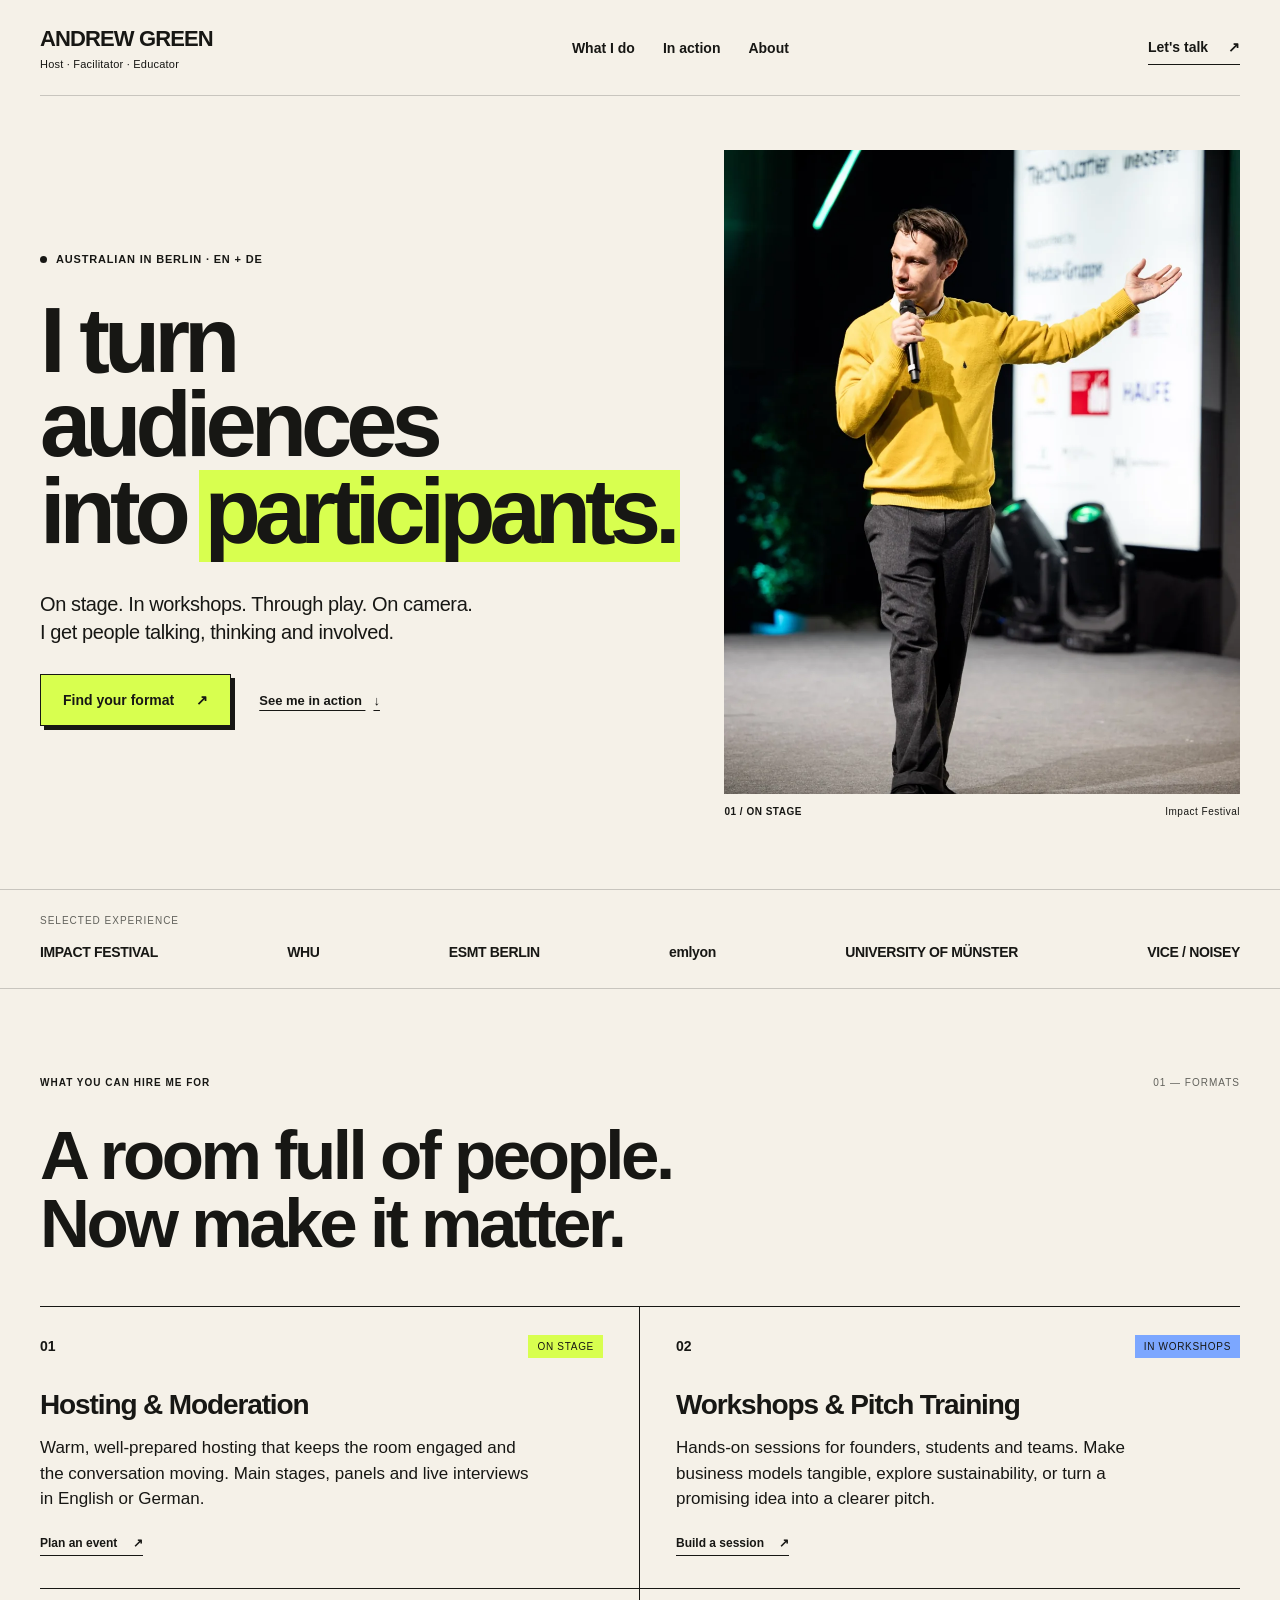
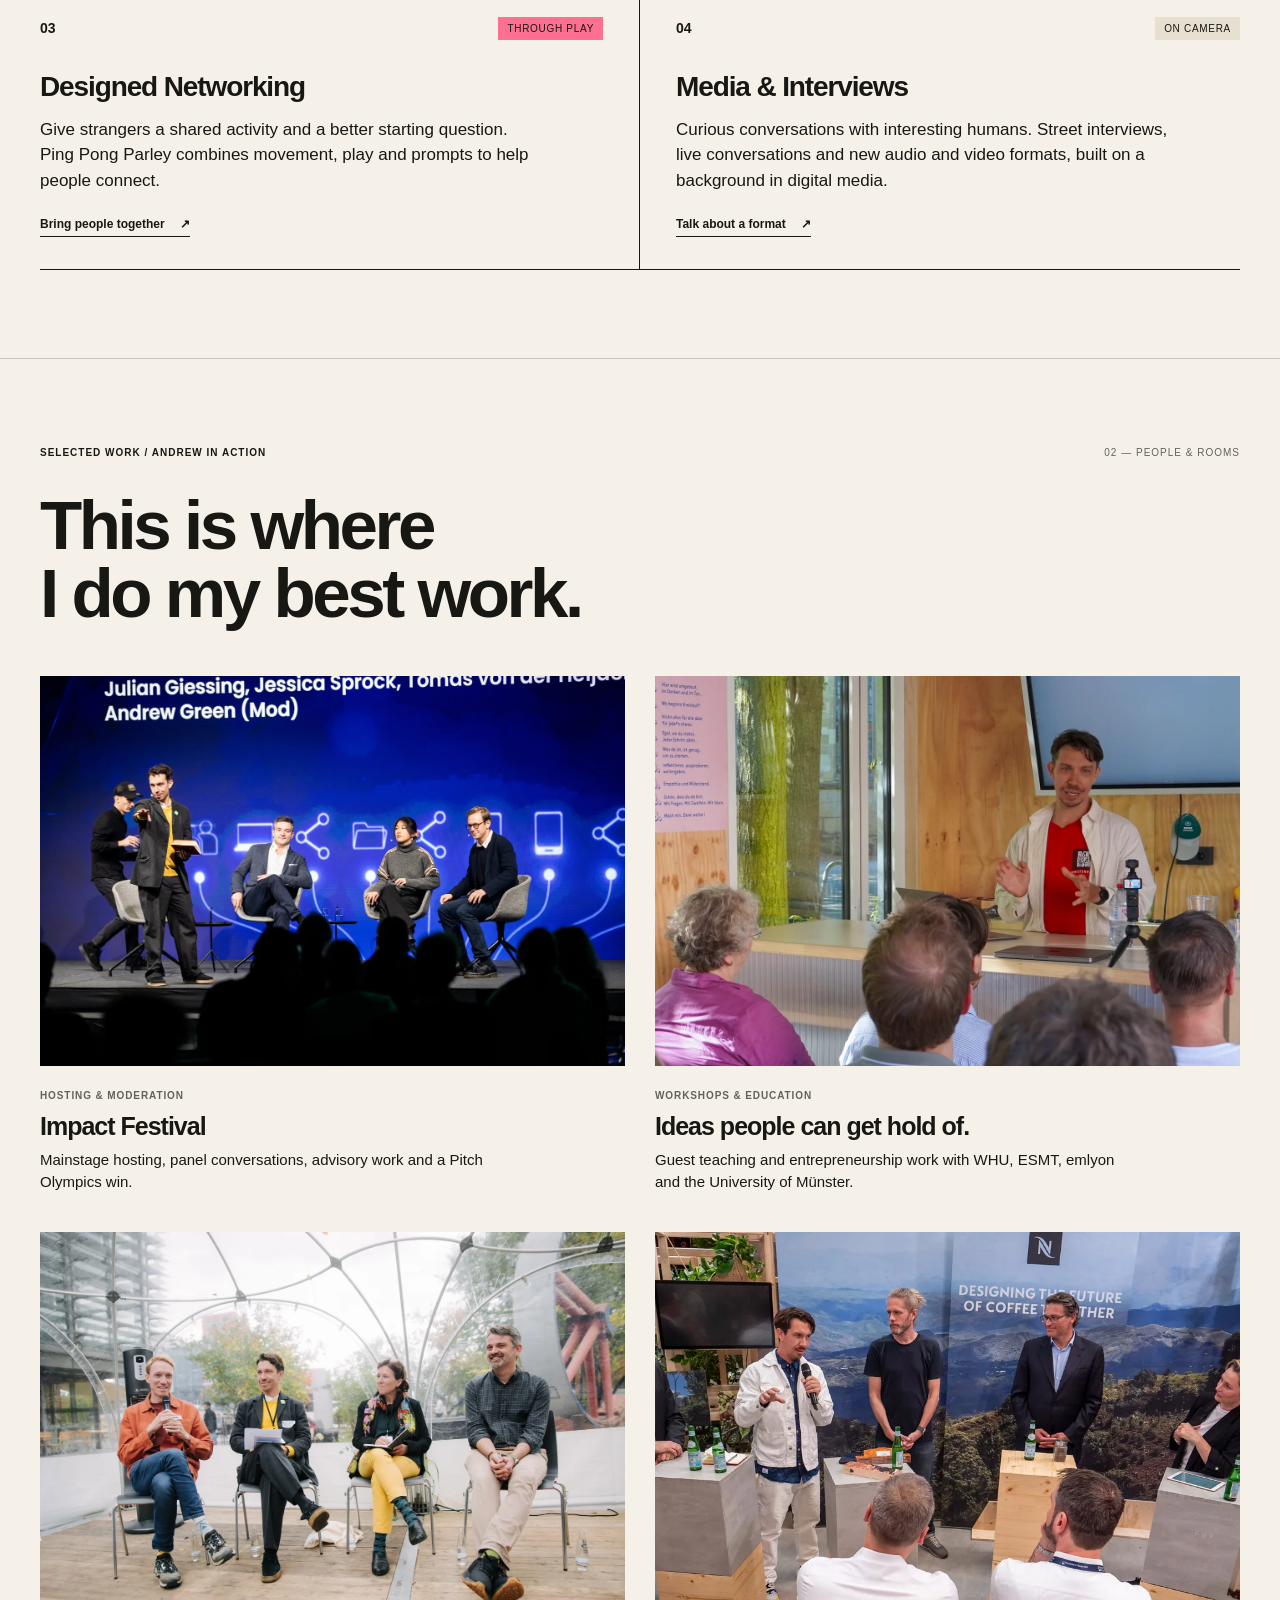
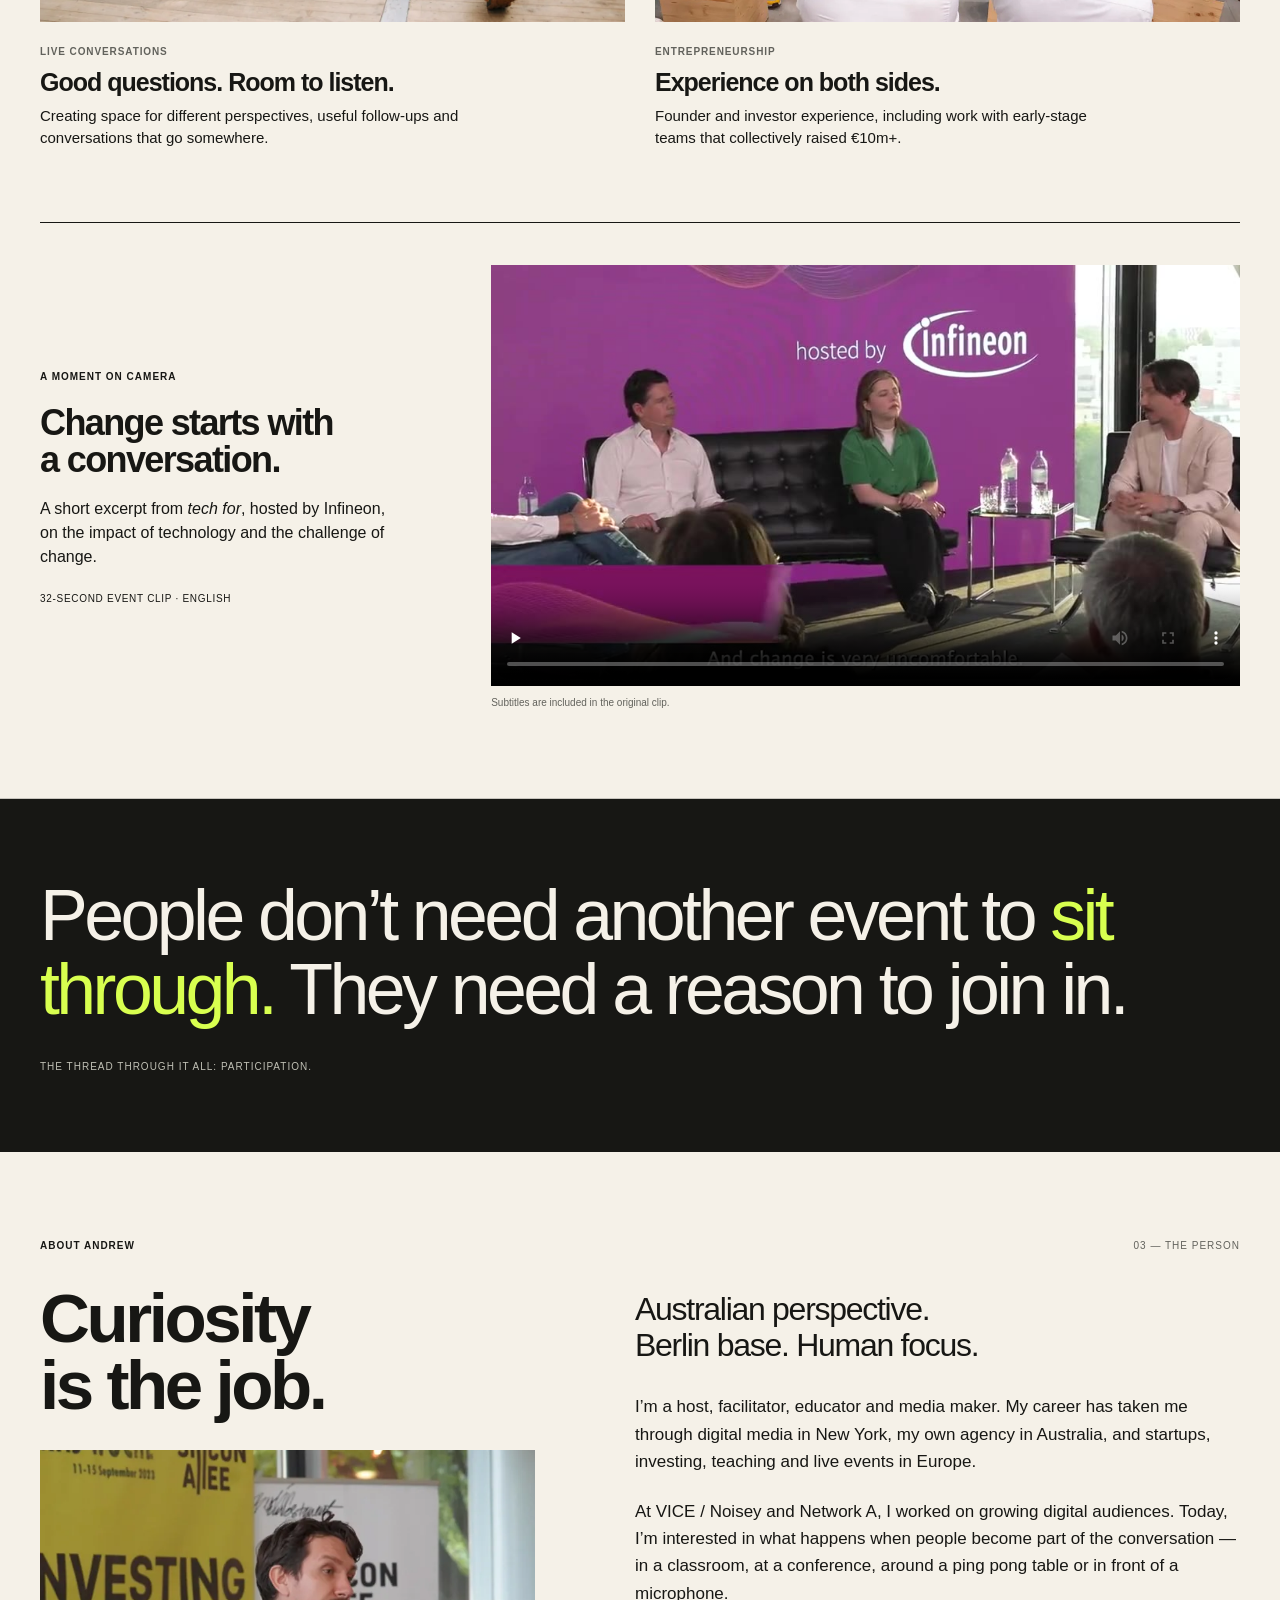
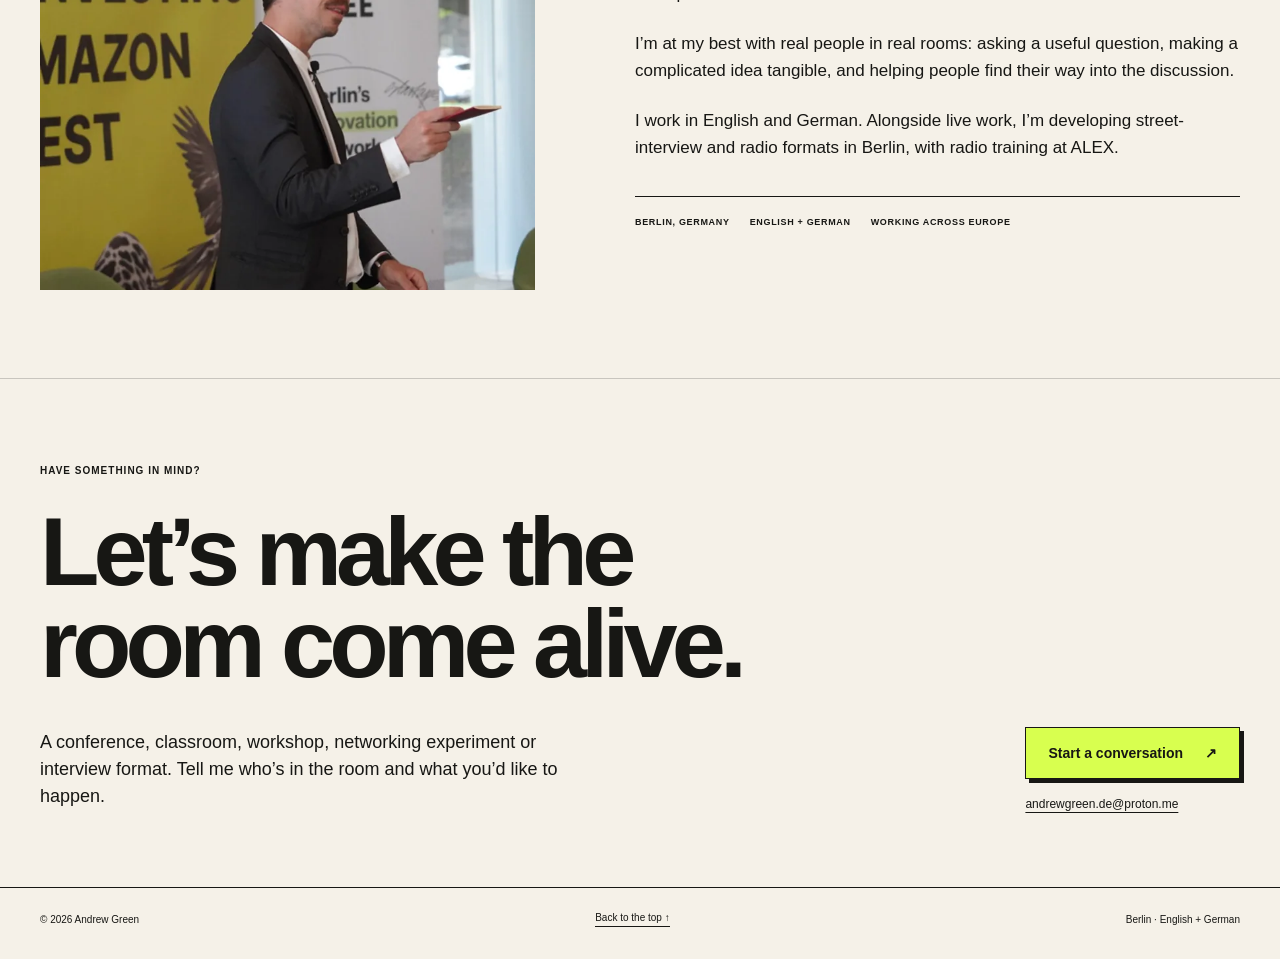
==== commit ddddea5e: "Refine panel evidence and prepare temporary responsive layout review" ====
--- a/index.html
+++ b/index.html
@@ -53,7 +53,7 @@
       <div class="section-heading"><div class="kicker">Selected work / Andrew in action</div><span class="section-index" aria-hidden="true">02 — PEOPLE &amp; ROOMS</span></div>
       <h2 id="proof-title">This is where<br>I do my best work.</h2>
       <div class="work-grid">
-        <figure class="work-card"><div class="image-frame"><img src="assets/impact-panel.webp" width="1400" height="933" alt="Andrew moderating a four-person discussion on a blue-lit Impact Festival stage." loading="lazy"></div><figcaption><span class="card-label">HOSTING &amp; MODERATION</span><h3>Impact Festival</h3><p>Mainstage hosting, panel conversations, advisory work and a Pitch Olympics win.</p></figcaption></figure>
+        <figure class="work-card"><div class="image-frame"><img src="assets/impact-panel.webp" width="1400" height="933" alt="Andrew moderating a panel on a blue-lit Impact Festival stage." loading="lazy"></div><figcaption><span class="card-label">HOSTING &amp; MODERATION</span><h3>Impact Festival</h3><p>Mainstage hosting, panel conversations, advisory work and a Pitch Olympics win.</p></figcaption></figure>
         <figure class="work-card"><div class="image-frame"><img src="assets/workshop.webp" width="1400" height="868" alt="Andrew explaining an idea to a small group seated around a table in Münster." loading="lazy"></div><figcaption><span class="card-label">WORKSHOPS &amp; EDUCATION</span><h3>Ideas people can get hold of.</h3><p>Guest teaching and entrepreneurship work with WHU, ESMT, emlyon and the University of Münster.</p></figcaption></figure>
         <figure class="work-card"><div class="image-frame"><img src="assets/live-conversation.webp" width="1400" height="933" alt="Andrew listening to a fellow panellist during a live conversation in a transparent outdoor pavilion." loading="lazy"></div><figcaption><span class="card-label">LIVE CONVERSATIONS</span><h3>Good questions. Room to listen.</h3><p>Creating space for different perspectives, useful follow-ups and conversations that go somewhere.</p></figcaption></figure>
         <figure class="work-card"><div class="image-frame"><img src="assets/founder-session.webp" width="1200" height="630" alt="Andrew holding a microphone during an informal founder discussion with speakers and an audience." loading="lazy"></div><figcaption><span class="card-label">ENTREPRENEURSHIP</span><h3>Experience on both sides.</h3><p>Founder and investor experience, including work with early-stage teams that collectively raised €10m+.</p></figcaption></figure>
